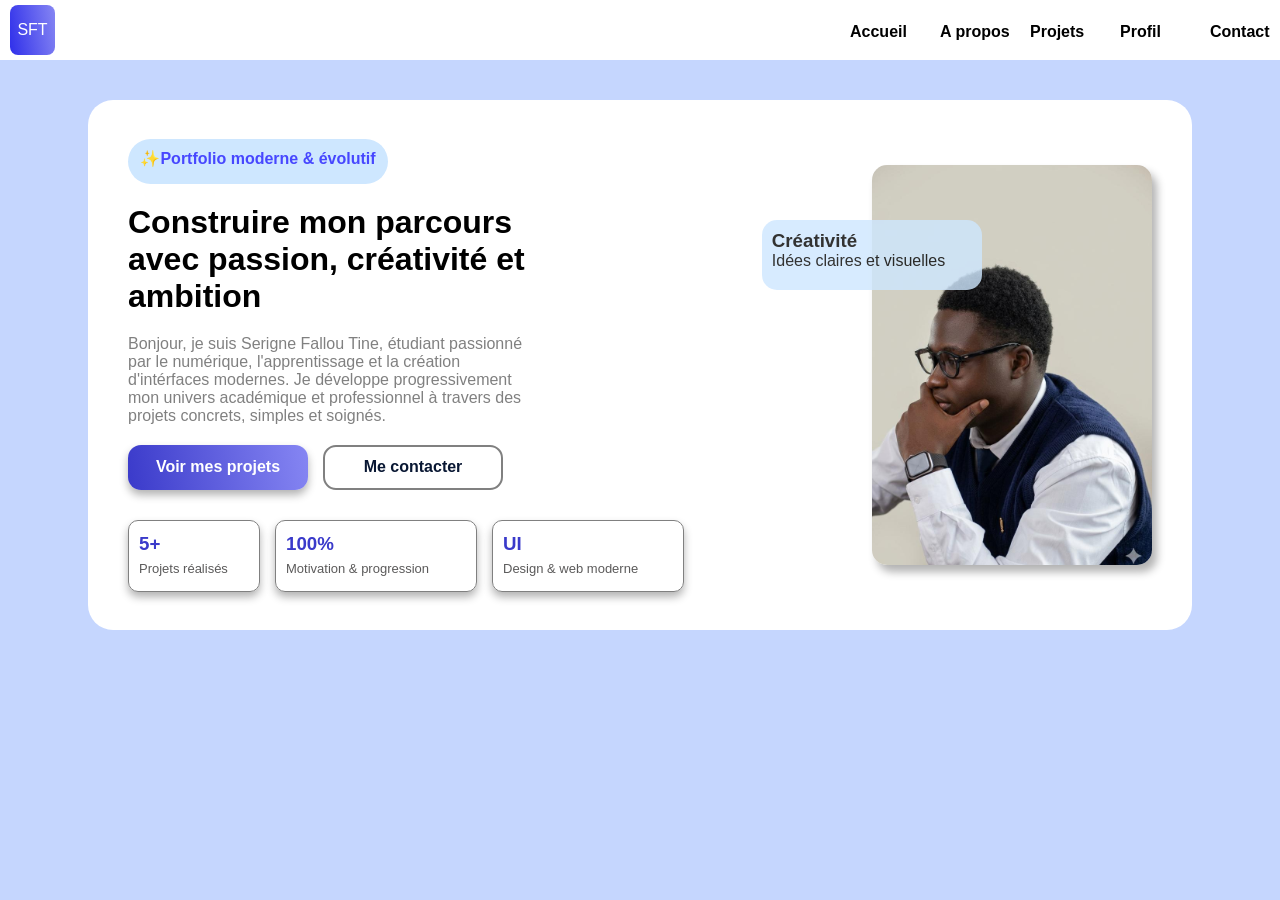
==== index.html @ c73fcda8 "version 2" ====
<!doctype html>
<html lang="fr">
  <head>
    <meta charset="UTF-8" />
    <meta name="viewport" content="width=device-width, initial-scale=1.0" />
    <title>S.Fallou Tine</title>
    <link rel="stylesheet" href="./porfolio.css" />
  </head>
  <body>
    <div class="barrenav">
      <div class="logo">SFT</div>

      <ul class="nav">
        <li><a href="./index.html">Accueil</a></li>
        <li><a href="./apropos.html">A propos</a></li>
        <li><a href="./projets.html">Projets</a></li>
        <li><a href="./profil.html">Profil</a></li>
        <li><a href="./contact.html">Contact</a></li>
      </ul>
    </div>
    <div class="container">
      <div class="accueil">
        <div class="desc">
          <p>✨Portfolio moderne & évolutif</p>
        </div>
        <div class="cons">
          <h1>Construire mon parcours avec passion, créativité et ambition</h1>
          <p>
            Bonjour, je suis Serigne Fallou Tine, étudiant passionné par le
            numérique, l'apprentissage et la création d'intérfaces modernes. Je
            développe progressivement mon univers académique et professionnel à
            travers des projets concrets, simples et soignés.
          </p>
        </div>
          <div class="btn">
            <button class="vmp">
              <a href="./projets.html">Voir mes projets</a>
            </button>
            <button class="Mc">
              <a href="./contact.html">Me contacter</a>
            </button>
          </div>
        <div class="stat">
          <div class="prea">
            <h3>5+</h3>
            <p>Projets réalisés</p>
          </div>
          <div class="motiv">
            <h3>100%</h3>
            <p>Motivation & progression</p>
          </div>
          <div class="ui">
            <h3>UI</h3>
            <p>Design & web moderne</p>
          </div>
        </div>
      </div>
      <div class="maphoto">
      <div class="desphoto"><h3>Créativité</h3>
       <p>Idées claires et visuelles </p></div> 
      </div>
    </div>
  </body>
</html>

<!-- Version 2.0 -->
---- porfolio.css ----
* {
  padding: 0;
  margin: 0;
  font-family: Arial, Helvetica, sans-serif;
}

body {
  background-color: rgb(197, 214, 254);
}
.barrenav {
  width: 100%;
  height: 60px;

  left: 0;
  right: 0;
  display: flex;
  justify-content: space-between;
  align-items: center;
  background-color: white;
  top: 0;
  position: fixed;
}
.logo {
  width: 45px;
  height: 50px;

  display: flex;
  align-items: center;
  justify-content: center;
  background: linear-gradient(80deg, rgb(47, 47, 234), rgb(134, 134, 243));
  margin: 0 0 0 10px;
  border-radius: 8px;
  color: white;
}
.nav {
  display: flex;
  gap: 20px;
  list-style: none;
}
li {
  width: 70px;
  height: 15px;
}
li a {
  text-decoration: none;
  color: black;
  font-weight: bold;
  font-family: "lato", sans-serif;
}

.container {
  width: 80%;
  height: 450px;
  margin: 30px auto;
  border-radius: 25px;
  background-color: white;
  padding: 40px;
  display: flex;
  align-items: center;
  justify-content: center;
  margin-top: 100px;
}
.desc {
  width: 240px;
  height: 25px;
  text-align: center;
  padding: 10px;
  border-radius: 25px;
  background-color: rgb(206, 231, 255);
}
.desc p {
  color: rgb(71, 71, 255);
  font-weight: 600;
  font-size: medium;
}
.cons {
  width: 55%;
  height: auto;
  margin-top: 20px;
}
.cons h1 {
  font-size: bold;
  font-family: Arial, Helvetica, sans-serif;
}
.cons p {
  color: grey;
  margin-top: 20px;

  font-weight: 200;
  font-family: Arial, Helvetica, sans-serif;
}
.btn {
  display: flex;
  gap: 15px;
}
.vmp {
  width: 180px;
  height: 45px;
  border-radius: 13px;
  margin-top: 20px;
  background: linear-gradient(80deg, rgb(58, 58, 202), rgb(134, 134, 243));
  color: white;
  font-size: medium;
  font-weight: 700;
  border: none;
  box-shadow: 0 5px 8px rgba(0, 0, 0, 0.3);
}

.Mc {
  width: 180px;
  height: 45px;
  border-radius: 13px;
  margin-top: 20px;
  color: rgb(9, 23, 51);
  font-size: medium;
  font-weight: 700;
  border: 2px solid grey;
  background-color: white;
}
.vmp a {
  text-decoration: none;
  color: rgb(255, 255, 255);
}
.Mc a {
  text-decoration: none;
  color: rgb(9, 23, 51);
}

.stat {
  margin-top: 30px;
  display: flex;
  gap: 15px;
}
.prea {
  height: 50px;
  width: 110px;
  border: 0.1px solid grey;
  padding: 10px;
  border-radius: 10px;
  box-shadow: 0 5px 8px rgba(0, 0, 0, 0.3);
  line-height: 25px;
}
.motiv {
  height: 50px;
  width: 180px;
  border: 0.1px solid grey;
  padding: 10px;
  border-radius: 10px;
  line-height: 25px;
  box-shadow: 0 5px 8px rgba(0, 0, 0, 0.3);
}
.ui {
  height: 50px;
  width: 170px;
  border: 0.1px solid grey;
  padding: 10px;
  border-radius: 10px;
  line-height: 25px;
  box-shadow: 0 5px 8px rgba(0, 0, 0, 0.3);
}
.stat h3 {
  color: rgb(58, 58, 202);
}
.stat p {
  color: rgb(91, 90, 90);
  font-size: small;
  font-weight: 520;
}
.maphoto {
  width: 670px;
  height: 400px;
  margin: 30px auto;
  background-image: url(img/Picture.jpeg);
  background-size: cover;
  background-position: center;
  border-radius: 15px;
  box-shadow: 5px 7px 8px rgba(0, 0, 0, 0.3);
}
.desphoto {
  width: 200px;
  height: 50px;
  border-radius: 15px;
  background-color: rgb(206, 231, 255);
  padding: 10px;
  transform: translate(-110px, 55px);
  opacity: 0.8;
}
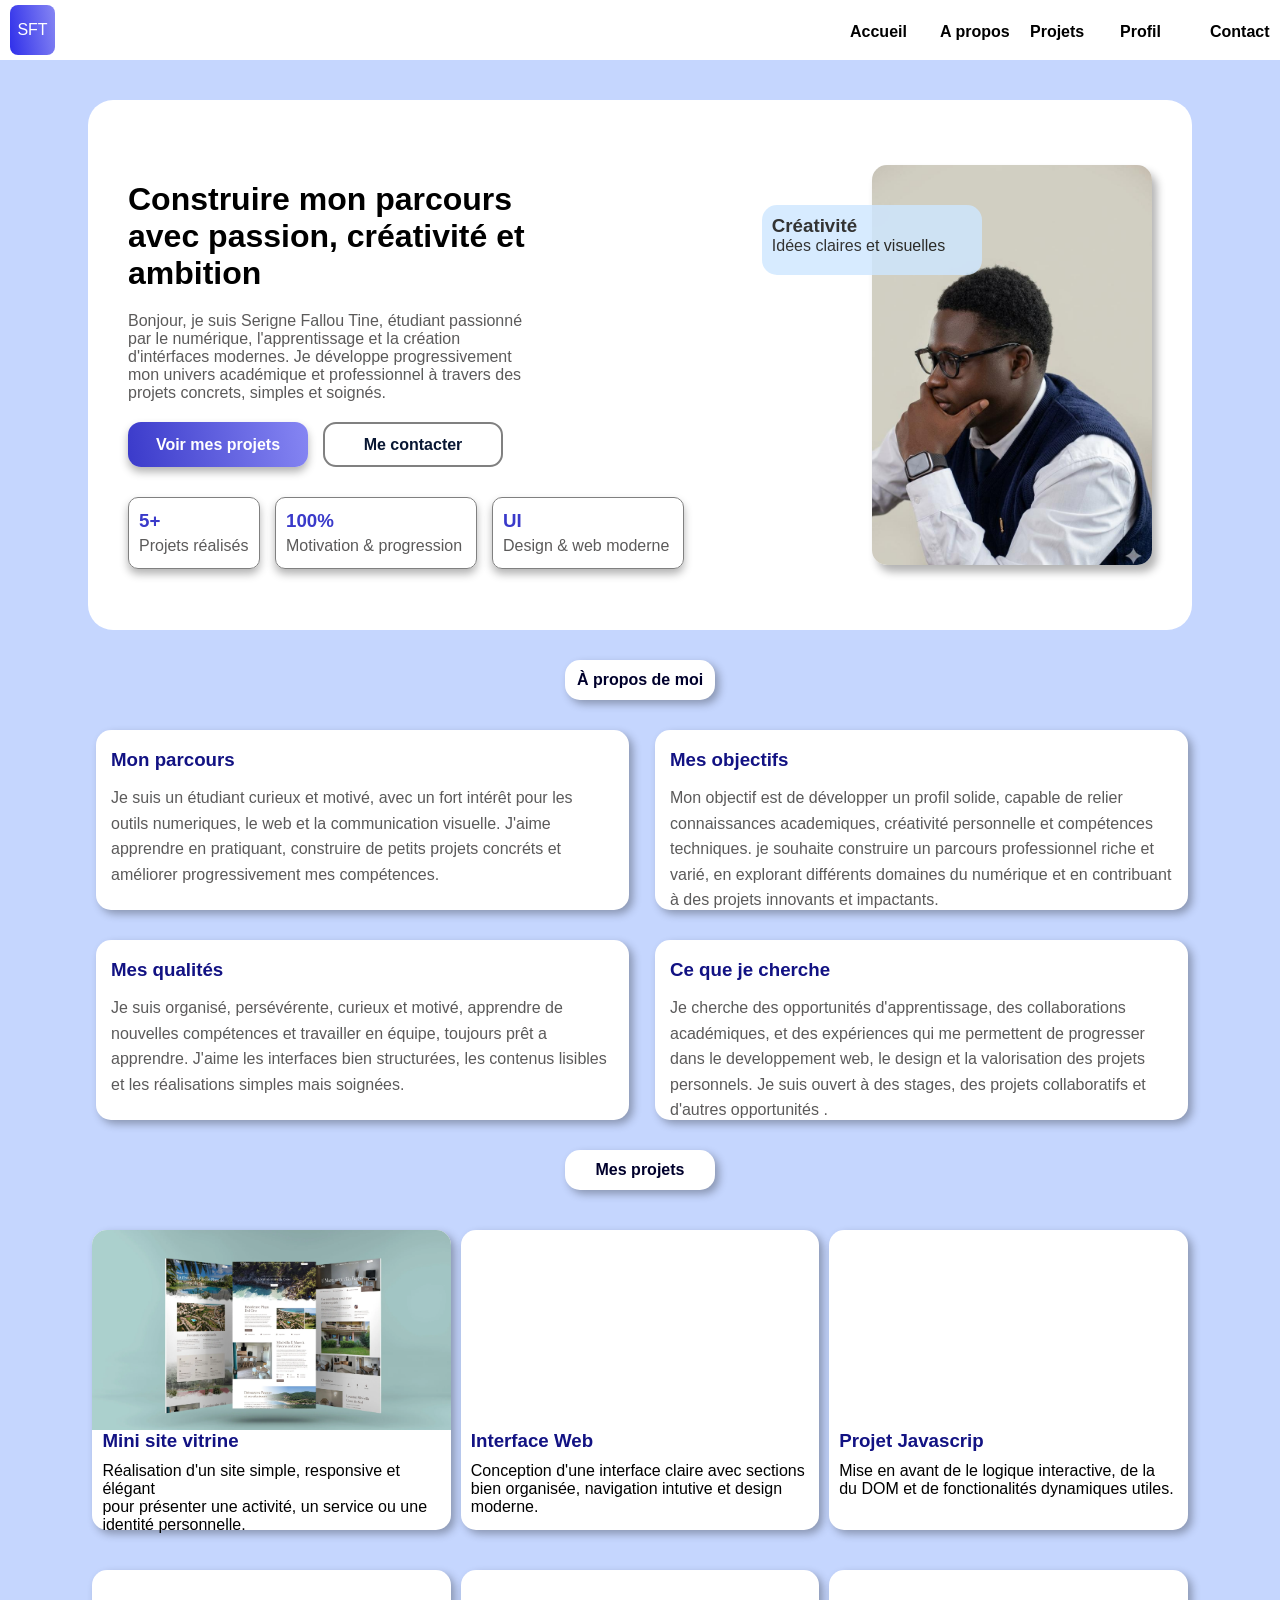
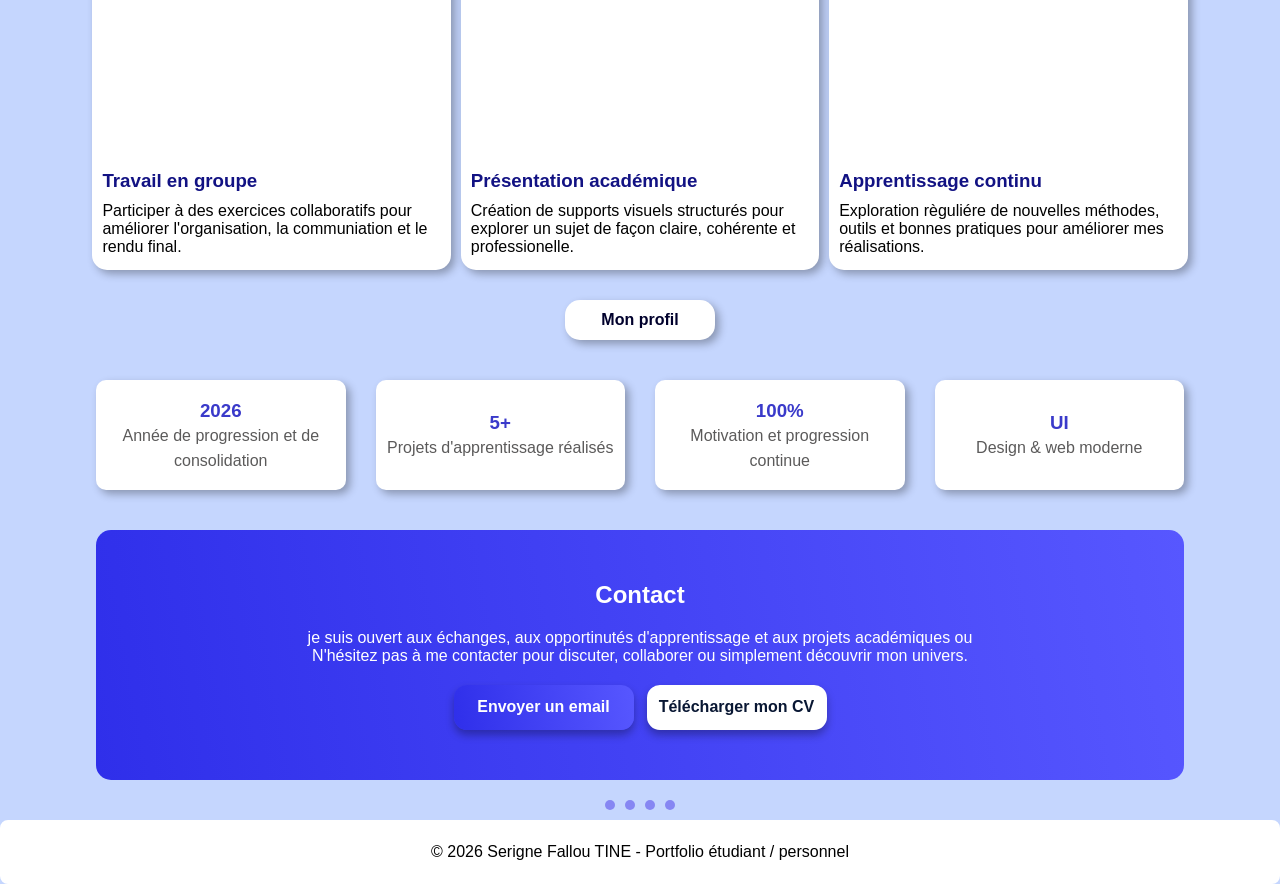
==== commit 6ecea357: "la premiere page au complet" ====
--- a/index.html
+++ b/index.html
@@ -20,9 +20,6 @@
     </div>
     <div class="container">
       <div class="accueil">
-        <div class="desc">
-          <p>✨Portfolio moderne & évolutif</p>
-        </div>
         <div class="cons">
           <h1>Construire mon parcours avec passion, créativité et ambition</h1>
           <p>
@@ -32,14 +29,14 @@
             travers des projets concrets, simples et soignés.
           </p>
         </div>
-          <div class="btn">
-            <button class="vmp">
-              <a href="./projets.html">Voir mes projets</a>
-            </button>
-            <button class="Mc">
-              <a href="./contact.html">Me contacter</a>
-            </button>
-          </div>
+        <div class="btn">
+          <button class="vmp">
+            <a href="./projets.html">Voir mes projets</a>
+          </button>
+          <button class="Mc">
+            <a href="./contact.html">Me contacter</a>
+          </button>
+        </div>
         <div class="stat">
           <div class="prea">
             <h3>5+</h3>
@@ -56,11 +53,149 @@
         </div>
       </div>
       <div class="maphoto">
-      <div class="desphoto"><h3>Créativité</h3>
-       <p>Idées claires et visuelles </p></div> 
-      </div>
+        <div class="desphoto">
+          <h3>Créativité</h3>
+          <p>Idées claires et visuelles</p>
+        </div>
+      </div>
+    </div>
+    <div class="separateur"><p>À propos de moi</p></div>
+    <div class="apm">
+      <div class="apmbloc">
+        <h3>Mon parcours</h3>
+        <p>
+          Je suis un étudiant curieux et motivé, avec un fort intérêt pour les
+          outils numeriques, le web et la communication visuelle. J'aime
+          apprendre en pratiquant, construire de petits projets concréts et
+          améliorer progressivement mes compétences.
+        </p>
+      </div>
+      <div class="apmbloc">
+        <h3>Mes objectifs</h3>
+        <p>
+          Mon objectif est de développer un profil solide, capable de relier
+          connaissances academiques, créativité personnelle et compétences
+          techniques. je souhaite construire un parcours professionnel riche et
+          varié, en explorant différents domaines du numérique et en contribuant
+          à des projets innovants et impactants.
+        </p>
+      </div>
+      <div class="apmbloc">
+        <h3>Mes qualités</h3>
+        <p>
+          Je suis organisé, persévérente, curieux et motivé, apprendre de
+          nouvelles compétences et travailler en équipe, toujours prêt a
+          apprendre. J'aime les interfaces bien structurées, les contenus
+          lisibles et les réalisations simples mais soignées.
+        </p>
+      </div>
+      <div class="apmbloc">
+        <h3>Ce que je cherche</h3>
+        <p>
+          Je cherche des opportunités d'apprentissage, des collaborations
+          académiques, et des expériences qui me permettent de progresser dans
+          le developpement web, le design et la valorisation des projets
+          personnels. Je suis ouvert à des stages, des projets collaboratifs et
+          d'autres opportunités .
+        </p>
+      </div>
+    </div>
+    <div class="separateur"><p>Mes projets</p></div>
+   <div class="trec1">
+        <div class="AK3">
+            <div class="AK31"></div>
+            <h3 class="DHDJ">Mini site vitrine</h3>
+            <p class="SHEHE">Réalisation d'un site simple, responsive et élégant <br>
+                pour présenter une activité, un service ou une <br>
+                identité personnelle.
+            </p>
+        </div>
+        <div class="AK3">
+            <div class="AK32"></div>
+            <h3 class="DHDJ">Interface Web</h3>
+            <p class="SHEHE">Conception d'une interface claire avec sections <br>
+                bien organisée, navigation intutive et design moderne.
+            </p>
+        </div>
+        <div class="AK3">
+            <div class="AK33"></div>
+            <h3 class="DHDJ">Projet Javascrip</h3>
+            <p class="SHEHE">Mise en avant de le logique interactive, de la <br>
+                du DOM et de fonctionalités dynamiques
+                utiles.
+            </p>
+        </div>
+    </div>
+
+    <div class="trec1">
+        <div class="AK3">
+            <div class="AK34"></div>
+            <h3 class="DHDJ">Travail en groupe</h3>
+            <p class="SHEHE">Participer à des exercices collaboratifs pour <br>
+                améliorer l'organisation, la communiation et le rendu 
+                final.
+            </p>
+        </div>
+        <div class="AK3">
+            <div class="AK35"></div>
+            <h3 class="DHDJ">Présentation académique</h3>
+            <p class="SHEHE">Création de supports visuels structurés pour <br>
+                explorer un sujet de façon claire, cohérente et professionelle.
+            </p>
+        </div>
+        <div class="AK3">
+            <div class="AK36"></div>
+            <h3 class="DHDJ">Apprentissage continu</h3>
+            <p class="SHEHE">Exploration règuliére de nouvelles méthodes,  <br>
+                outils et bonnes pratiques pour améliorer mes réalisations.
+            </p>
+        </div>
+    </div>
+    <div class="separateur" style="margin-top: 30PX;"><p>Mon profil</p></div>
+    <div class="rectangle4">
+      <div class="rt4">
+        <h3>2026</h3>
+        <p>Année de progression et de consolidation</p>
+      </div>
+      <div class="rt4">
+        <h3>5+</h3>
+        <p>Projets d'apprentissage réalisés</p>
+      </div>
+      <div class="rt4">
+        <h3>100%</h3>
+        <p>Motivation et progression continue</p>
+      </div>
+      <div class="rt4">
+        <h3>UI</h3>
+        <p>Design & web moderne</p>
+      </div>
+    </div>
+
+    <div class="rectangleavdern">
+      <h2>Contact</h2>
+      <p>
+        je suis ouvert aux échanges, aux opportinutés d'apprentissage et aux
+        projets académiques ou <br />
+        N'hésitez pas à me contacter pour discuter, collaborer ou simplement
+        découvrir mon univers.
+      </p>
+      <div class="btncontact">
+        <button class="email">
+          <a href="mailto:srgfallou.tine@gmail.com">Envoyer un email</a>
+        </button>
+        <button class="cv">
+          <a href="cv.pdf" download>Télécharger mon CV</a>
+        </button>
+      </div>
+    </div>
+    <div class="rondpetit">
+      <div class="boule"></div>
+      <div class="boule"></div>
+      <div class="boule"></div>
+      <div class="boule"></div>
+    </div>
+    <div class="rectangledern">
+      © 2026 Serigne Fallou TINE - Portfolio étudiant / personnel
     </div>
   </body>
 </html>
-
-<!-- Version 2.0 -->
--- a/porfolio.css
+++ b/porfolio.css
@@ -60,19 +60,7 @@
   justify-content: center;
   margin-top: 100px;
 }
-.desc {
-  width: 240px;
-  height: 25px;
-  text-align: center;
-  padding: 10px;
-  border-radius: 25px;
-  background-color: rgb(206, 231, 255);
-}
-.desc p {
-  color: rgb(71, 71, 255);
-  font-weight: 600;
-  font-size: medium;
-}
+
 .cons {
   width: 55%;
   height: auto;
@@ -83,11 +71,11 @@
   font-family: Arial, Helvetica, sans-serif;
 }
 .cons p {
-  color: grey;
+color: rgb(91, 90, 90);
+  font-size: bold;
   margin-top: 20px;
-
-  font-weight: 200;
-  font-family: Arial, Helvetica, sans-serif;
+  font-weight: 520;
+
 }
 .btn {
   display: flex;
@@ -163,7 +151,7 @@
 }
 .stat p {
   color: rgb(91, 90, 90);
-  font-size: small;
+  font-size: medium;
   font-weight: 520;
 }
 .maphoto {
@@ -173,6 +161,7 @@
   background-image: url(img/Picture.jpeg);
   background-size: cover;
   background-position: center;
+  background-repeat: no-repeat;
   border-radius: 15px;
   box-shadow: 5px 7px 8px rgba(0, 0, 0, 0.3);
 }
@@ -182,7 +171,233 @@
   border-radius: 15px;
   background-color: rgb(206, 231, 255);
   padding: 10px;
-  transform: translate(-110px, 55px);
+  transform: translate(-110px, 40px);
   opacity: 0.8;
 }
-
+.separateur {
+  width: 150px;
+  height: 40px;
+  border-radius: 15px;
+  background-color: rgb(255, 255, 255);
+
+  margin: auto;
+  box-shadow: 4px 4px 8px rgba(0, 0, 0, 0.3);
+}
+.separateur p {
+  color: rgb(0, 0, 44);
+  font-weight: bolder;
+  justify-content: center;
+  display: flex;
+  align-items: center;
+  height: 100%;
+}
+.apm {
+  width: 85%;
+  height: auto;
+
+  margin: 30px auto;
+  display: grid;
+  grid-template-columns: repeat(2, 1fr);
+  gap: 30px;
+}
+.apmbloc {
+  width: 95%;
+  height: 150px;
+  border-radius: 15px;
+  background-color: white;
+  padding: 15px;
+  line-height: 1.6;
+  box-shadow: 4px 4px 8px rgba(0, 0, 0, 0.3);
+}
+.apmbloc h3 {
+  color: rgb(18, 18, 131);
+  font-weight: 600;
+  margin-bottom: 10px;
+}
+.apmbloc p {
+  color: rgb(91, 90, 90);
+  font-size: medium;
+  font-weight: 520;
+}
+.trec1{ 
+    display:flex;
+    justify-content: center;
+    gap: 10px ;
+}
+
+.AK3{
+    width: 28%;
+    height: 300px;
+    background-color: #ffffff;
+    box-shadow: 4px 4px 8px  rgba(0, 0, 0, 0.3);
+    border-radius:  15px;
+    margin-top: 40px;
+    
+}
+
+.AK31{
+    height: 200px;  
+    background-image: url(./img/site\ vitrine.webp);
+    background-position: center-center;
+    background-repeat: no-repeat;
+    background-size: cover;
+     border-radius: 15px 15px 0px 0px;
+}
+
+.DHDJ{
+   
+    color: rgb(18, 18, 131);
+    background-color: white;
+   margin-left: 10px;
+   
+}
+
+.SHEHE{
+  padding: 10px;
+}
+
+.AK32{
+    height: 200px;  
+    background-image: url(https://s3.gomedia.us/wp-content/uploads/2022/09/go-media-user-interface-design-components.jpg);
+    background-size: cover;
+    border-radius: 15px 15px 0px 0px;
+}
+
+.AK33{
+    height: 200px;  
+    background-image: url(https://file-uploads.teachablecdn.com/eeb7e6ec3b4e43c68ee95a3514d798e1/bbb477bf1af8401494856b381ed0325f);
+    background-size: cover;
+    border-radius: 15px 15px 0px 0px;
+}
+
+.AK34{
+    height: 200px;  
+    background-image: url(https://blog.kel-etude.com/storage/images/post_images/1726515511_students-studying-together-medium-shot_23-2148913227.jpg);
+    background-size: cover;
+    border-radius: 15px 15px 0px 0px;
+}
+
+.AK35{
+    height: 200px;  
+    background-image: url(https://img.freepik.com/photos-premium/jeune-enseignant-confiant-debout-devant-tableau-blanc-devant-apprenants-du-primaire_274679-39435.jpg?semt=ais_hybrid&w=740&q=80);
+    background-size: cover;
+    border-radius: 15px 15px 0px 0px;
+}
+
+.AK36{
+    height: 200px;  
+    background-image: url(https://www.studycdn.space/sites/default/files/styles/hero_article_big/public/2024-01/formations-informatique.png.webp?itok=X4ZN5G77);
+    background-size: cover;
+    border-radius: 15px 15px 0px 0px;
+}
+
+ .rectangle4 {
+        display: flex;
+       width: 85%;
+        height: 150px;
+      
+        margin: 20px auto;
+        border-radius: 18px;
+        gap: 30px;
+
+      }
+      .rt4 {
+        margin-top: 20px;
+        
+         width: 25%;
+        height: 90px;
+        border-radius: 10px;
+       background-color: white;
+        padding: 10px;
+        line-height: 25px;
+        box-shadow: 4px 4px 8px rgba(0, 0, 0, 0.3);
+      
+      align-items: center;
+       justify-content: center;
+       display: flex;
+       flex-direction: column;
+      
+       text-align: center;
+      }
+.rt4 h3 {
+  color: rgb(58, 58, 202);  
+}
+.rt4 p {
+  color: rgb(91, 90, 90);
+  font-size: medium;
+  font-weight: 520;}  
+
+ .rectangleavdern{
+          width: 85%;
+        height: 250px;
+        background: linear-gradient(80deg, rgb(47, 47, 234), rgb(87, 87, 255));
+        margin: 20px auto;
+        border-radius: 15px;
+          display: flex;
+          align-items: center;
+          justify-content: center;
+          flex-direction: column;
+          gap: 20px;
+          text-align: center;
+          color: white
+          ;
+          font-size: medium;
+          font-weight: 520;
+      }
+      .btncontact{
+        display: flex;
+        gap: 13px;
+      }
+      .email{
+        width: 180px;
+        height: 45px;
+        border-radius: 13px;
+        background:  linear-gradient(80deg, rgb(47, 47, 234), rgb(87, 87, 255));
+        color: white;
+        font-size: medium;
+        font-weight: 700;
+        border: none;
+        box-shadow: 0 5px 8px rgba(0, 0, 0, 0.3);
+      }
+      .email a{
+        text-decoration: none;
+        color: rgb(255, 255, 255);
+      }
+
+      .cv{
+        width: 180px;
+        height: 45px;
+        border-radius: 13px;
+        background-color:white;
+        color: rgb(9, 23, 51);
+        font-size: medium;
+        font-weight: 700;
+        border: 2px solid white;
+        box-shadow: 0 5px 8px rgba(0, 0, 0, 0.3);
+      }
+      .cv a{
+        text-decoration: none;
+        color: rgb(9, 23, 51);
+      }
+      .rectangledern{
+        border: 2px solid white;
+        height: 60px;
+        border-radius: 8px;
+        background-color: white;
+        display: flex;
+        flex-direction: row;
+        align-items: center;
+        justify-content: center;
+      }
+      .rondpetit{
+      justify-content: center;
+      display: flex;
+      gap: 10px;
+      margin: 10px auto;
+      }
+      .boule{ 
+        background-color:   rgb(134, 134, 243);
+        height: 10px;
+        width: 10px;
+        border-radius: 50%;}
+        
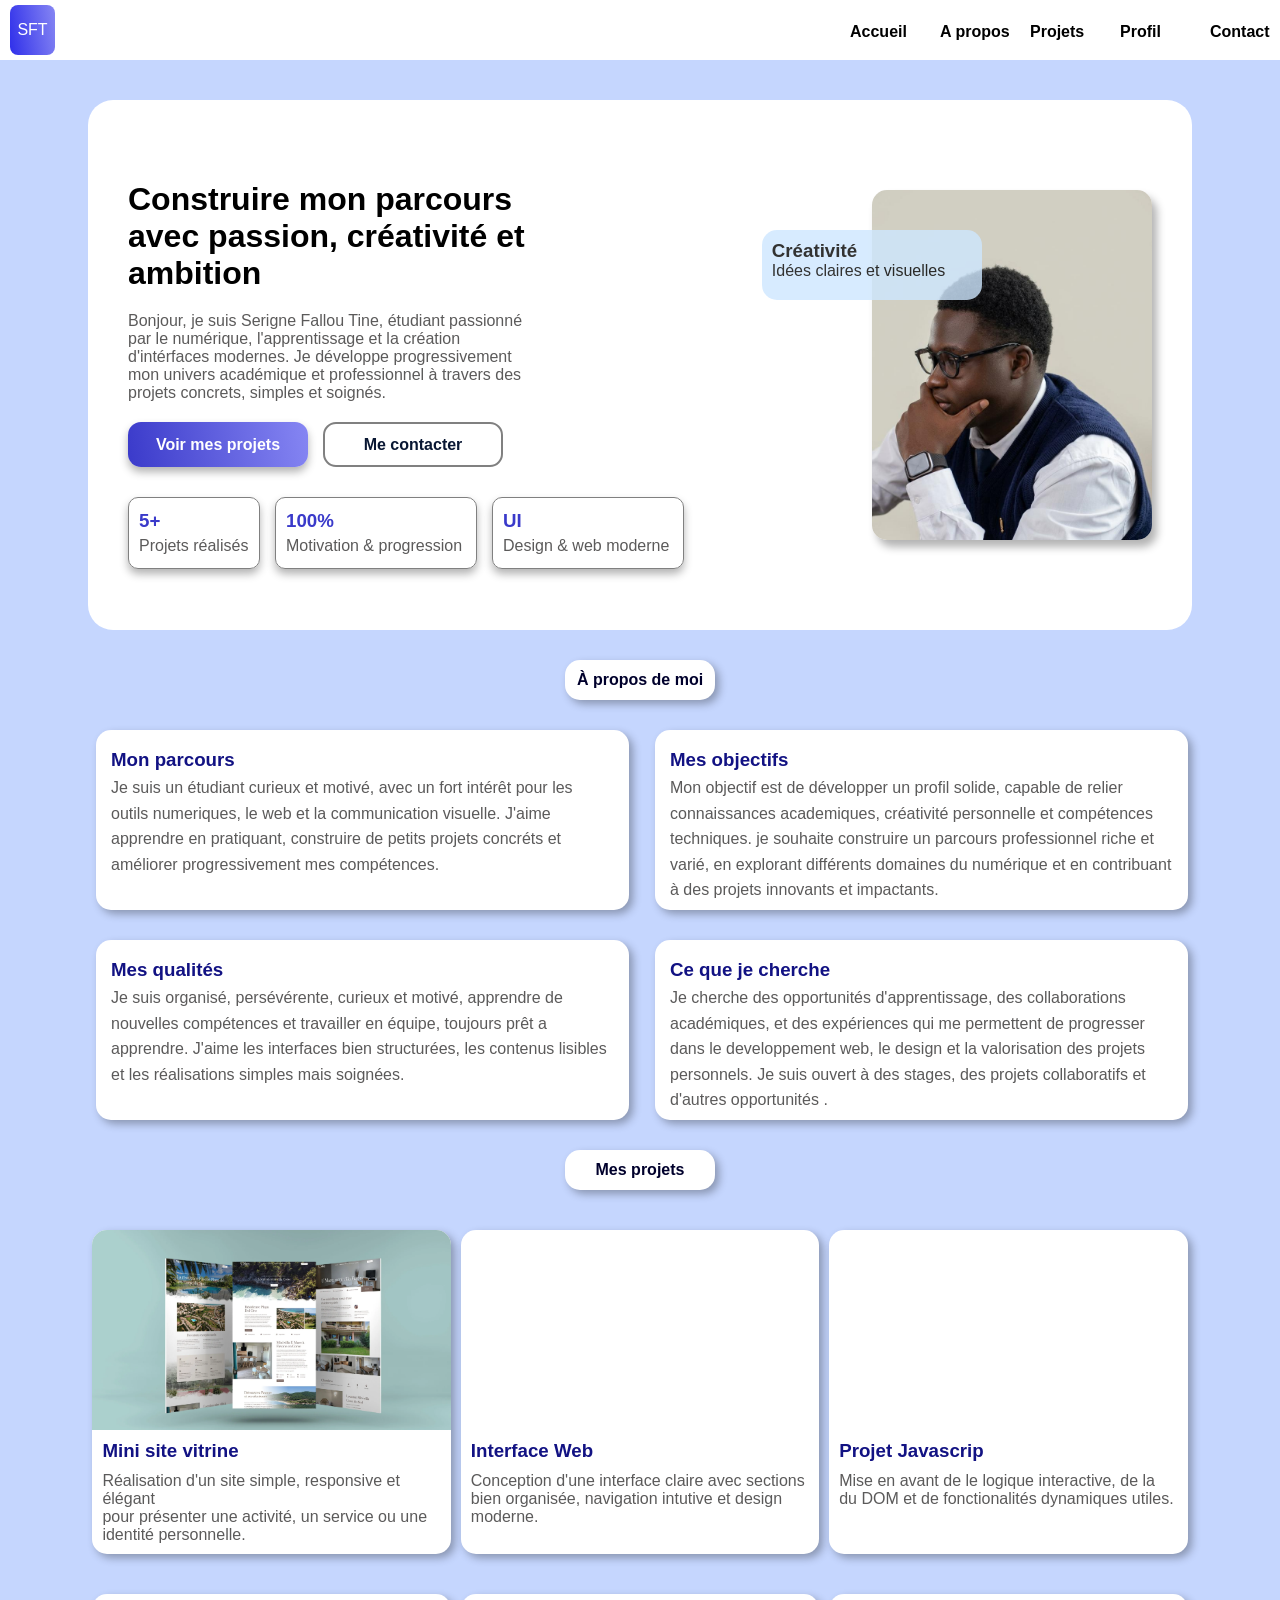
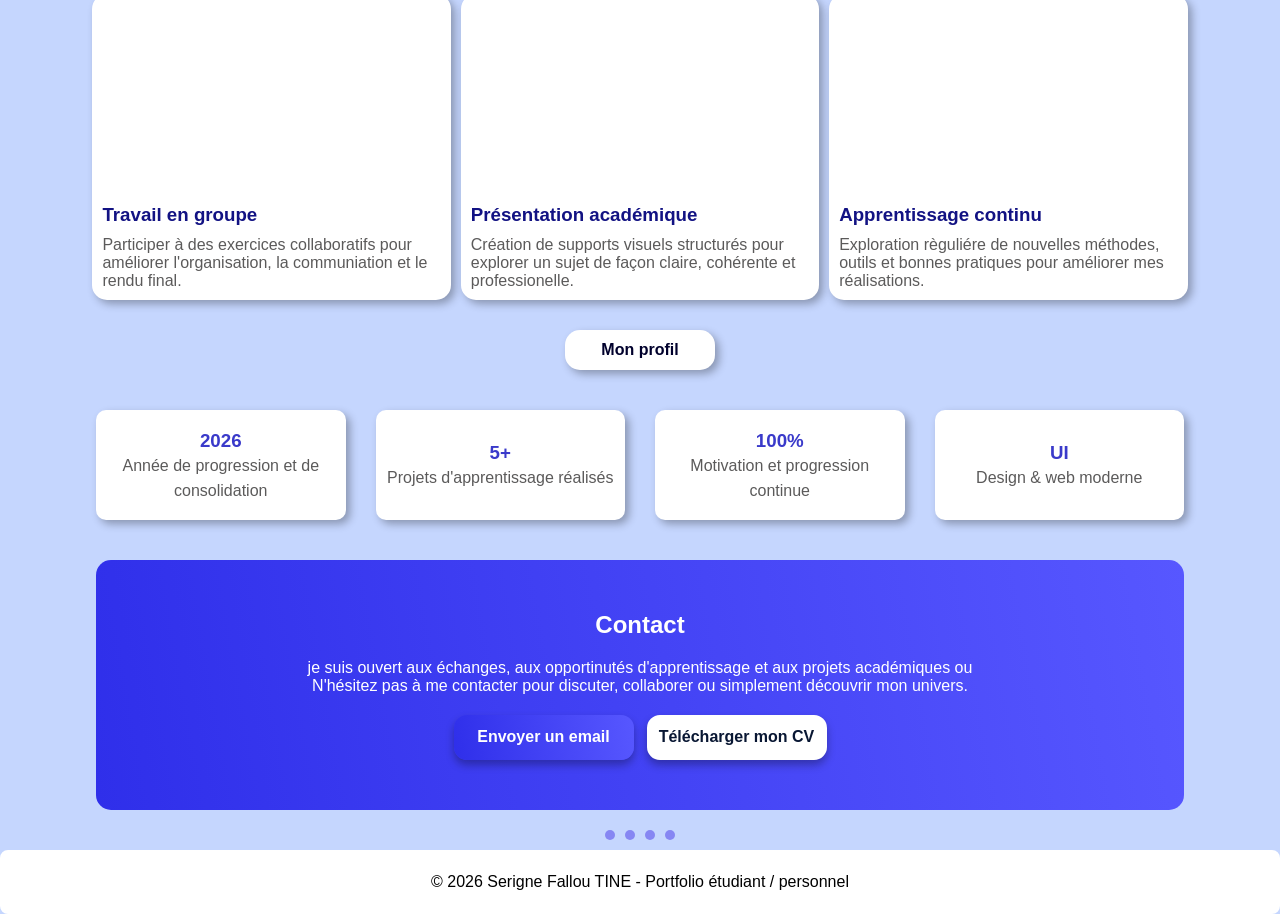
==== commit 61f12bf0: ".." ====
--- a/index.html
+++ b/index.html
@@ -8,7 +8,7 @@
   </head>
   <body>
     <div class="barrenav">
-      <div class="logo">SFT</div>
+      <a href="./index.html"><div class="logo">SFT</div></a>
 
       <ul class="nav">
         <li><a href="./index.html">Accueil</a></li>
@@ -184,7 +184,7 @@
           <a href="mailto:srgfallou.tine@gmail.com">Envoyer un email</a>
         </button>
         <button class="cv">
-          <a href="cv.pdf" download>Télécharger mon CV</a>
+          <a href="./SFT CV.pdf" download>Télécharger mon CV</a>
         </button>
       </div>
     </div>
--- a/porfolio.css
+++ b/porfolio.css
@@ -2,8 +2,11 @@
   padding: 0;
   margin: 0;
   font-family: Arial, Helvetica, sans-serif;
-}
-
+
+}
+html{
+  scroll-behavior: smooth;
+}
 body {
   background-color: rgb(197, 214, 254);
 }
@@ -19,6 +22,10 @@
   background-color: white;
   top: 0;
   position: fixed;
+  z-index: 1000;
+}
+.barrenav a {
+  text-decoration: none;
 }
 .logo {
   width: 45px;
@@ -40,6 +47,7 @@
 li {
   width: 70px;
   height: 15px;
+ 
 }
 li a {
   text-decoration: none;
@@ -71,11 +79,10 @@
   font-family: Arial, Helvetica, sans-serif;
 }
 .cons p {
-color: rgb(91, 90, 90);
+  color: rgb(91, 90, 90);
   font-size: bold;
   margin-top: 20px;
   font-weight: 520;
-
 }
 .btn {
   display: flex;
@@ -156,11 +163,11 @@
 }
 .maphoto {
   width: 670px;
-  height: 400px;
+  height: 350px;
   margin: 30px auto;
   background-image: url(img/Picture.jpeg);
   background-size: cover;
-  background-position: center;
+  background-position: center; 
   background-repeat: no-repeat;
   border-radius: 15px;
   box-shadow: 5px 7px 8px rgba(0, 0, 0, 0.3);
@@ -212,192 +219,373 @@
 .apmbloc h3 {
   color: rgb(18, 18, 131);
   font-weight: 600;
-  margin-bottom: 10px;
+  
 }
 .apmbloc p {
   color: rgb(91, 90, 90);
   font-size: medium;
   font-weight: 520;
-}
-.trec1{ 
-    display:flex;
-    justify-content: center;
-    gap: 10px ;
-}
-
-.AK3{
-    width: 28%;
-    height: 300px;
-    background-color: #ffffff;
-    box-shadow: 4px 4px 8px  rgba(0, 0, 0, 0.3);
-    border-radius:  15px;
-    margin-top: 40px;
-    
-}
-
-.AK31{
-    height: 200px;  
-    background-image: url(./img/site\ vitrine.webp);
-    background-position: center-center;
-    background-repeat: no-repeat;
-    background-size: cover;
-     border-radius: 15px 15px 0px 0px;
-}
-
-.DHDJ{
-   
-    color: rgb(18, 18, 131);
-    background-color: white;
-   margin-left: 10px;
-   
-}
-
-.SHEHE{
+ 
+}
+.trec1 {
+  display: flex;
+  justify-content: center;
+  gap: 10px;
+}
+
+.AK3 {
+  width: 28%;
+  height: auto;
+  background-color: #ffffff;
+  box-shadow: 4px 4px 8px rgba(0, 0, 0, 0.3);
+  border-radius: 15px;
+  margin-top: 40px;
+}
+
+.AK31 {
+  height: 200px;
+  background-image: url(./img/site\ vitrine.webp);
+  background-position: center-center;
+  background-repeat: no-repeat;
+  background-size: cover;
+  border-radius: 15px 15px 0px 0px;
+}
+
+.DHDJ {
+  color: rgb(18, 18, 131);
+  background-color: white;
+  margin-left: 10px;
+  margin-top: 10px;
+}
+
+.SHEHE {
+  padding: 10px 0px 10px 10px;
+  color: rgb(91, 90, 90);
+}
+
+.AK32 {
+  height: 200px;
+  background-image: url(https://s3.gomedia.us/wp-content/uploads/2022/09/go-media-user-interface-design-components.jpg);
+  background-size: cover;
+  border-radius: 15px 15px 0px 0px;
+}
+
+.AK33 {
+  height: 200px;
+  background-image: url(https://file-uploads.teachablecdn.com/eeb7e6ec3b4e43c68ee95a3514d798e1/bbb477bf1af8401494856b381ed0325f);
+  background-size: cover;
+  border-radius: 15px 15px 0px 0px;
+}
+
+.AK34 {
+  height: 200px;
+  background-image: url(https://blog.kel-etude.com/storage/images/post_images/1726515511_students-studying-together-medium-shot_23-2148913227.jpg);
+  background-size: cover;
+  border-radius: 15px 15px 0px 0px;
+}
+
+.AK35 {
+  height: 200px;
+  background-image: url(https://img.freepik.com/photos-premium/jeune-enseignant-confiant-debout-devant-tableau-blanc-devant-apprenants-du-primaire_274679-39435.jpg?semt=ais_hybrid&w=740&q=80);
+  background-size: cover;
+  border-radius: 15px 15px 0px 0px;
+}
+
+.AK36 {
+  height: 200px;
+  background-image: url(https://www.studycdn.space/sites/default/files/styles/hero_article_big/public/2024-01/formations-informatique.png.webp?itok=X4ZN5G77);
+  background-size: cover;
+  border-radius: 15px 15px 0px 0px;
+}
+
+.rectangle4 {
+  display: flex;
+  width: 85%;
+  height: 150px;
+
+  margin: 20px auto;
+  border-radius: 18px;
+  gap: 30px;
+}
+.rt4 {
+  margin-top: 20px;
+
+  width: 25%;
+  height: 90px;
+  border-radius: 10px;
+  background-color: white;
   padding: 10px;
-}
-
-.AK32{
-    height: 200px;  
-    background-image: url(https://s3.gomedia.us/wp-content/uploads/2022/09/go-media-user-interface-design-components.jpg);
-    background-size: cover;
-    border-radius: 15px 15px 0px 0px;
-}
-
-.AK33{
-    height: 200px;  
-    background-image: url(https://file-uploads.teachablecdn.com/eeb7e6ec3b4e43c68ee95a3514d798e1/bbb477bf1af8401494856b381ed0325f);
-    background-size: cover;
-    border-radius: 15px 15px 0px 0px;
-}
-
-.AK34{
-    height: 200px;  
-    background-image: url(https://blog.kel-etude.com/storage/images/post_images/1726515511_students-studying-together-medium-shot_23-2148913227.jpg);
-    background-size: cover;
-    border-radius: 15px 15px 0px 0px;
-}
-
-.AK35{
-    height: 200px;  
-    background-image: url(https://img.freepik.com/photos-premium/jeune-enseignant-confiant-debout-devant-tableau-blanc-devant-apprenants-du-primaire_274679-39435.jpg?semt=ais_hybrid&w=740&q=80);
-    background-size: cover;
-    border-radius: 15px 15px 0px 0px;
-}
-
-.AK36{
-    height: 200px;  
-    background-image: url(https://www.studycdn.space/sites/default/files/styles/hero_article_big/public/2024-01/formations-informatique.png.webp?itok=X4ZN5G77);
-    background-size: cover;
-    border-radius: 15px 15px 0px 0px;
-}
-
- .rectangle4 {
-        display: flex;
-       width: 85%;
-        height: 150px;
-      
-        margin: 20px auto;
-        border-radius: 18px;
-        gap: 30px;
-
-      }
-      .rt4 {
-        margin-top: 20px;
-        
-         width: 25%;
-        height: 90px;
-        border-radius: 10px;
-       background-color: white;
-        padding: 10px;
-        line-height: 25px;
-        box-shadow: 4px 4px 8px rgba(0, 0, 0, 0.3);
-      
-      align-items: center;
-       justify-content: center;
-       display: flex;
-       flex-direction: column;
-      
-       text-align: center;
-      }
+  line-height: 25px;
+  box-shadow: 4px 4px 8px rgba(0, 0, 0, 0.3);
+
+  align-items: center;
+  justify-content: center;
+  display: flex;
+  flex-direction: column;
+
+  text-align: center;
+}
 .rt4 h3 {
-  color: rgb(58, 58, 202);  
+  color: rgb(58, 58, 202);
 }
 .rt4 p {
   color: rgb(91, 90, 90);
   font-size: medium;
-  font-weight: 520;}  
-
- .rectangleavdern{
-          width: 85%;
-        height: 250px;
-        background: linear-gradient(80deg, rgb(47, 47, 234), rgb(87, 87, 255));
-        margin: 20px auto;
-        border-radius: 15px;
-          display: flex;
-          align-items: center;
-          justify-content: center;
-          flex-direction: column;
-          gap: 20px;
-          text-align: center;
-          color: white
-          ;
-          font-size: medium;
-          font-weight: 520;
-      }
-      .btncontact{
-        display: flex;
-        gap: 13px;
-      }
-      .email{
-        width: 180px;
-        height: 45px;
-        border-radius: 13px;
-        background:  linear-gradient(80deg, rgb(47, 47, 234), rgb(87, 87, 255));
-        color: white;
-        font-size: medium;
-        font-weight: 700;
-        border: none;
-        box-shadow: 0 5px 8px rgba(0, 0, 0, 0.3);
-      }
-      .email a{
-        text-decoration: none;
-        color: rgb(255, 255, 255);
-      }
-
-      .cv{
-        width: 180px;
-        height: 45px;
-        border-radius: 13px;
-        background-color:white;
-        color: rgb(9, 23, 51);
-        font-size: medium;
-        font-weight: 700;
-        border: 2px solid white;
-        box-shadow: 0 5px 8px rgba(0, 0, 0, 0.3);
-      }
-      .cv a{
-        text-decoration: none;
-        color: rgb(9, 23, 51);
-      }
-      .rectangledern{
-        border: 2px solid white;
-        height: 60px;
-        border-radius: 8px;
-        background-color: white;
-        display: flex;
-        flex-direction: row;
-        align-items: center;
-        justify-content: center;
-      }
-      .rondpetit{
-      justify-content: center;
-      display: flex;
-      gap: 10px;
-      margin: 10px auto;
-      }
-      .boule{ 
-        background-color:   rgb(134, 134, 243);
-        height: 10px;
-        width: 10px;
-        border-radius: 50%;}
-        +  font-weight: 520;
+}
+
+.rectangleavdern {
+  width: 85%;
+  height: 250px;
+  background: linear-gradient(80deg, rgb(47, 47, 234), rgb(87, 87, 255));
+  margin: 20px auto;
+  border-radius: 15px;
+  display: flex;
+  align-items: center;
+  justify-content: center;
+  flex-direction: column;
+  gap: 20px;
+  text-align: center;
+  color: white;
+  font-size: medium;
+  font-weight: 520;
+}
+.btncontact {
+  display: flex;
+  gap: 13px;
+}
+.email {
+  width: 180px;
+  height: 45px;
+  border-radius: 13px;
+  background: linear-gradient(80deg, rgb(47, 47, 234), rgb(87, 87, 255));
+  color: white;
+  font-size: medium;
+  font-weight: 700;
+  border: none;
+  box-shadow: 0 5px 8px rgba(0, 0, 0, 0.3);
+}
+.email a {
+  text-decoration: none;
+  color: rgb(255, 255, 255);
+}
+
+.cv {
+  width: 180px;
+  height: 45px;
+  border-radius: 13px;
+  background-color: white;
+  color: rgb(9, 23, 51);
+  font-size: medium;
+  font-weight: 700;
+  border: 2px solid white;
+  box-shadow: 0 5px 8px rgba(0, 0, 0, 0.3);
+}
+.cv a {
+  text-decoration: none;
+  color: rgb(9, 23, 51);
+}
+.rectangledern {
+  border: 2px solid white;
+  height: 60px;
+  border-radius: 8px;
+  background-color: white;
+  display: flex;
+  flex-direction: row;
+  align-items: center;
+  justify-content: center;
+}
+.rondpetit {
+  justify-content: center;
+  display: flex;
+  gap: 10px;
+  margin: 10px auto;
+}
+.boule {
+  background-color: rgb(134, 134, 243);
+  height: 10px;
+  width: 10px;
+  border-radius: 50%;
+}
+
+
+/* tablette */
+@media(max-width: 1024px) {
+
+  .container {
+    flex-direction: column;
+    height: auto;
+    text-align: center;
+  }
+
+  .cons {
+    width: 100%;
+  }
+
+  .maphoto {
+    width: 100%;
+    height: 600px;
+  }
+  .desphoto {
+    display: none;
+  }
+
+  .stat {
+    justify-content: center;
+    flex-wrap: wrap;
+  }
+
+  .trec1 {
+    flex-wrap: wrap;
+  }
+
+  .AK3 {
+    width: 45%;
+  }
+
+  .rectangle4 {
+    flex-wrap: wrap;
+    height: auto;
+    margin: auto;
+  }
+
+  .rt4 {
+    width: 45%;
+  }
+  .apmbloc {
+    width: 95%;
+    height: auto;
+  }
+}
+/* mobile */
+@media  (max-width: 390px) {
+
+
+  .barrenav {
+    height: 60px;
+    padding: 0 15px;
+  }
+
+  .nav {
+    width: 80%;
+    gap: 20px;
+  }
+  .nav li {
+    width: 40px;
+    font-weight: 200;
+  }
+
+ 
+  .container {
+    width: 95%;
+    padding: 20px 15px;
+    flex-direction: column;
+    text-align: center;
+    height: auto;
+  }
+  .desphoto {
+    transform: translate(250px, 20px);
+    margin: auto;
+  }
+
+  .cons {
+    width: 100%;
+  }
+
+  .cons h1 {
+    font-size: 20px;
+  }
+
+  .cons p {
+    font-size: 14px;
+  }
+
+  
+  .btn {
+    flex-direction: column;
+    width: 100%;
+  }
+
+  .vmp, .Mc {
+    width: 100%;
+  }
+
+  
+  .stat {
+    flex-direction: column;
+    align-items: center;
+  }
+
+  .prea, .motiv, .ui {
+    width: 100%;
+  }
+
+ 
+  .maphoto {
+    width: 100%;
+    height: 250px;
+  }
+
+  .desphoto {
+    transform: translate(0, 20px);
+    margin: auto;
+  }
+
+
+  .apm {
+    grid-template-columns: 1fr;
+  }
+
+  .apmbloc {
+    height: auto;
+  }
+
+
+  .trec1 {
+    flex-direction: column;
+    align-items: center;
+  }
+
+  .AK3 {
+    width: 95%;
+  }
+
+ 
+  .rectangle4 {
+    flex-direction: column;
+    gap: 15px;
+    margin:10px auto;
+  }
+
+  .rt4 {
+    width: 100%;
+  }
+
+ 
+  .rectangleavdern {
+    padding: 20px;
+    height: auto;
+    margin: auto;
+  }
+
+  .rectangleavdern p {
+    font-size: 14px;
+  }
+
+  .btncontact {
+    flex-direction: column;
+    width: 100%;
+  }
+
+  .email, .cv {
+    width: 100%;
+  }
+ 
+  .rectangledern {
+    width: 100%;
+    font-size: 12px;
+    text-align: center;
+    padding: 10px;
+  }
+}
+
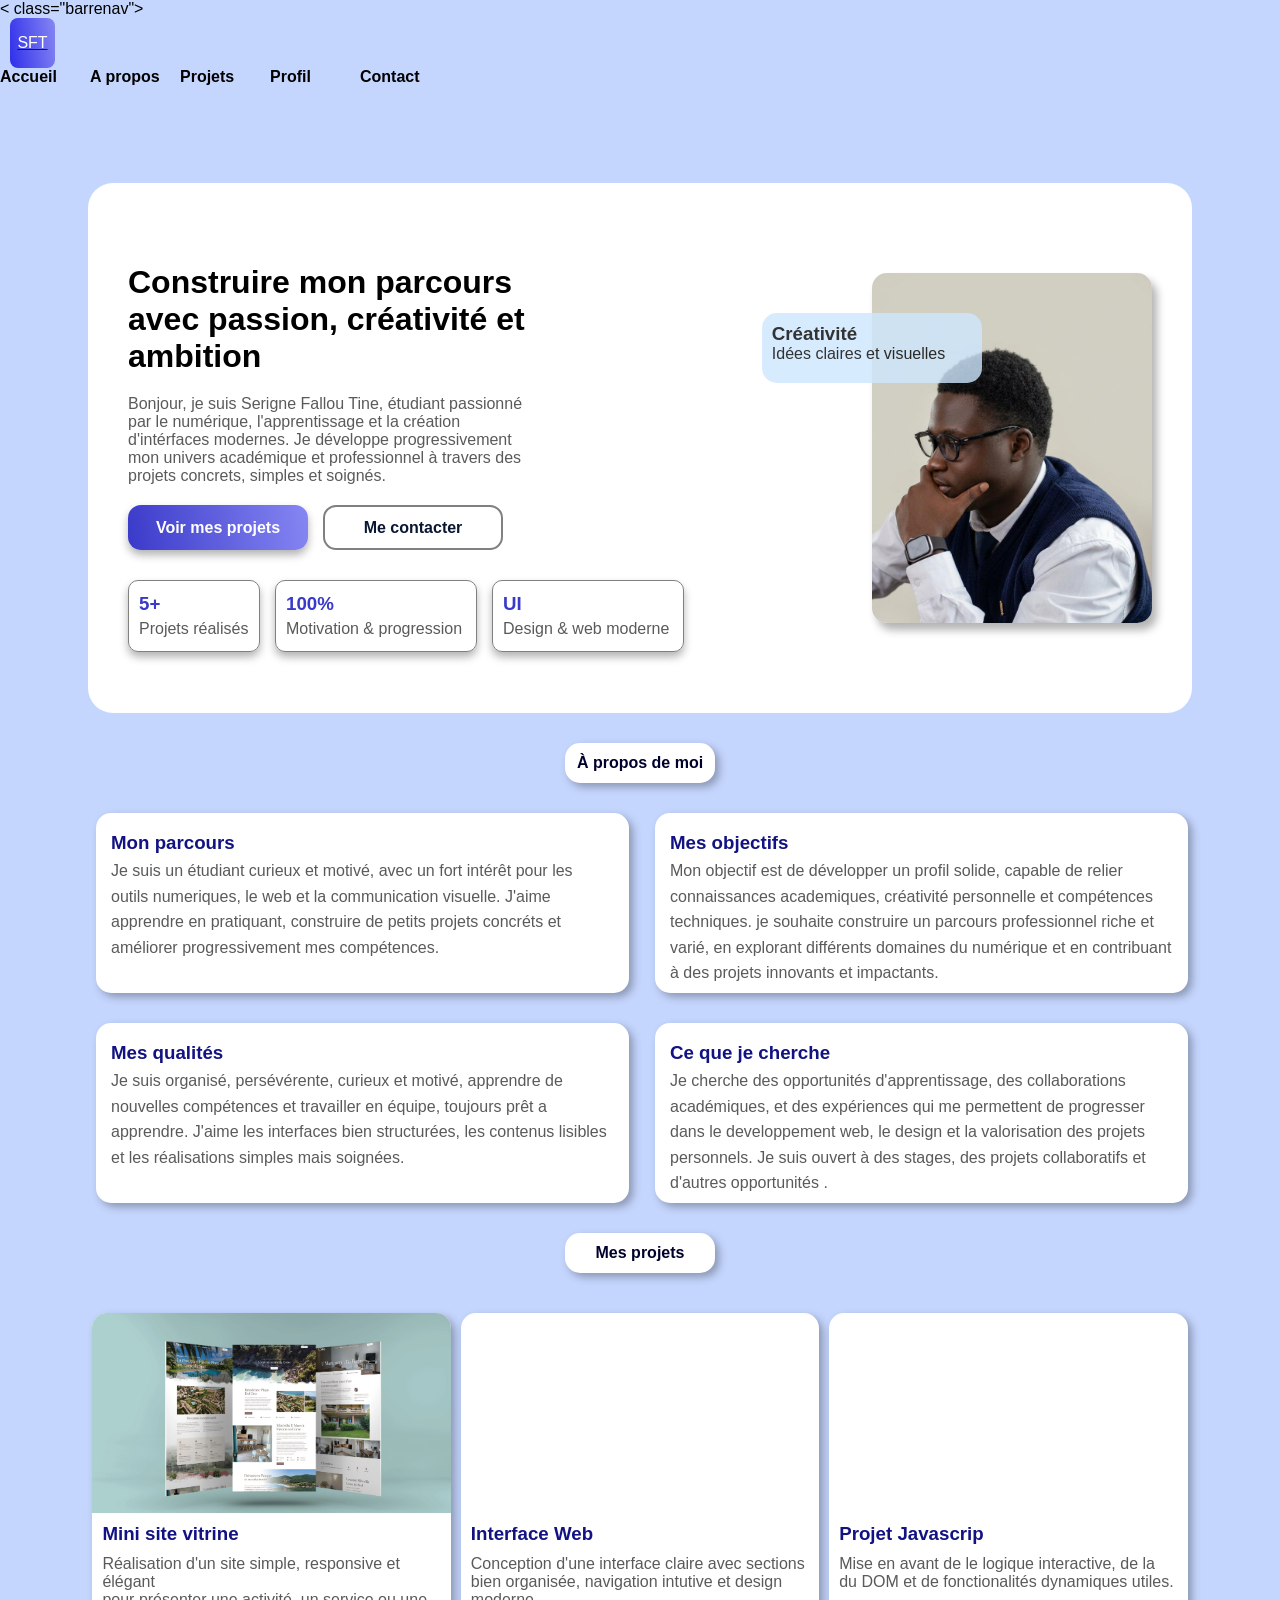
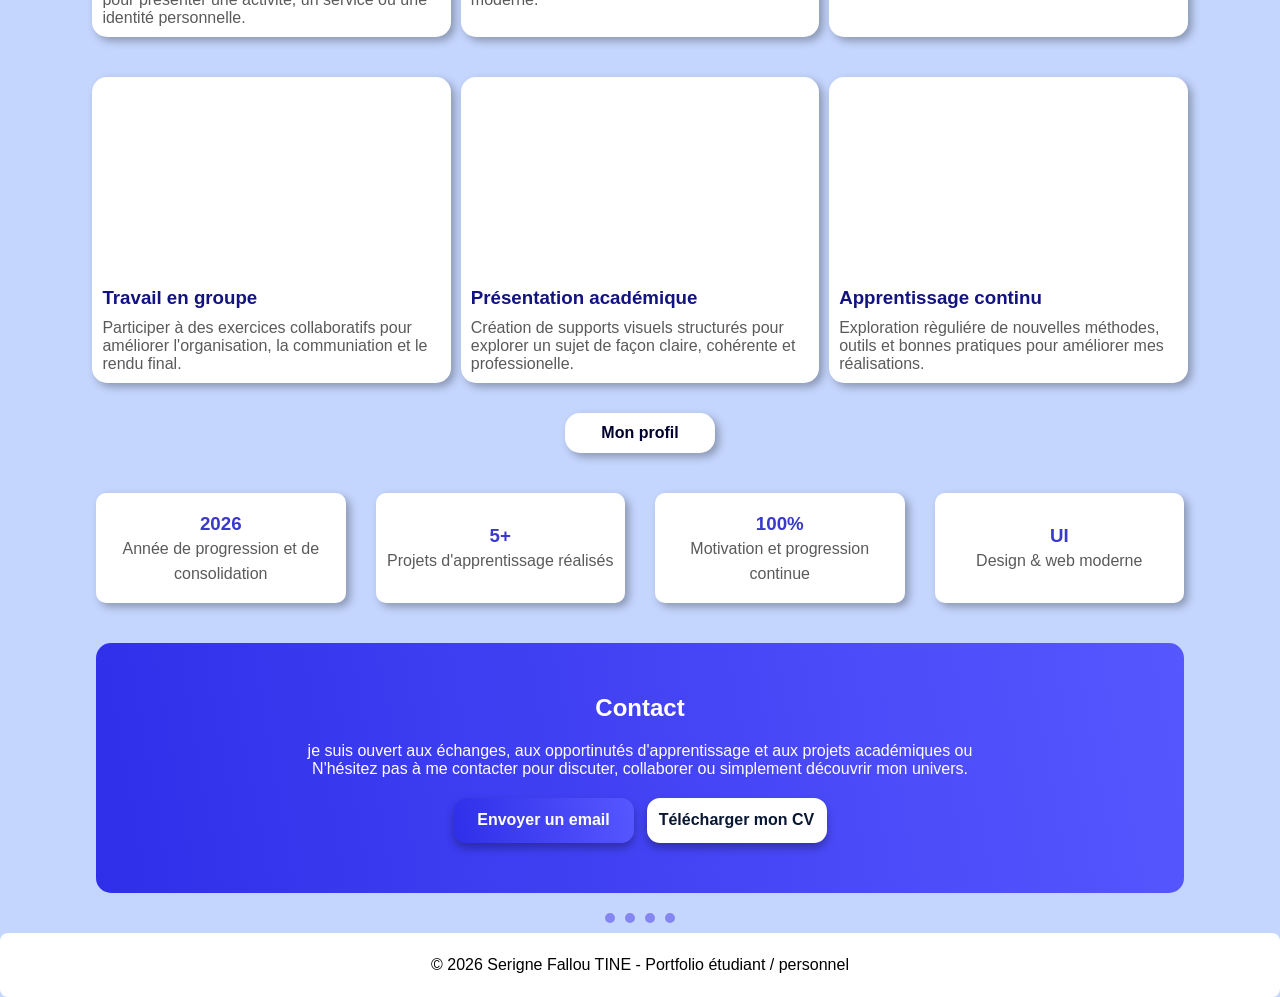
==== commit c50a4521: "BMX" ====
--- a/index.html
+++ b/index.html
@@ -7,16 +7,17 @@
     <link rel="stylesheet" href="./porfolio.css" />
   </head>
   <body>
-    <div class="barrenav">
+    < class="barrenav">
       <a href="./index.html"><div class="logo">SFT</div></a>
-
-      <ul class="nav">
-        <li><a href="./index.html">Accueil</a></li>
-        <li><a href="./apropos.html">A propos</a></li>
-        <li><a href="./projets.html">Projets</a></li>
-        <li><a href="./profil.html">Profil</a></li>
-        <li><a href="./contact.html">Contact</a></li>
-      </ul>
+ 
+    <ul class="nav">
+      <li><a href="./index.html">Accueil</a></li>
+      <li><a href="./apropos.html">A propos</a></li>
+      <li><a href="./projets.html">Projets</a></li>
+      <li><a href="./profil.html">Profil</a></li>
+      <li><a href="./contact.html">Contact</a></li>
+    </ul>
+  
     </div>
     <div class="container">
       <div class="accueil">
--- a/porfolio.css
+++ b/porfolio.css
@@ -407,10 +407,154 @@
   width: 10px;
   border-radius: 50%;
 }
-
-
-/* tablette */
-@media(max-width: 1024px) {
+@media screen and (max-width: 390px) {
+
+  /* ===== GLOBAL ===== */
+  body {
+    overflow-x: hidden;
+  }
+
+  /* ===== NAVBAR ===== */
+  .barrenav {
+    padding: 0 10px;
+  }
+
+  .nav {
+    display: none;
+  }
+
+  .logo {
+    width: 40px;
+    height: 40px;
+    font-size: 14px;
+  }
+
+  /* ===== HERO ===== */
+  .container {
+    width: 95%;
+    padding: 15px;
+    flex-direction: column;
+    text-align: center;
+  }
+
+  .cons {
+    width: 100%;
+  }
+
+  .cons h1 {
+    font-size: 18px;
+    line-height: 1.3;
+  }
+
+  .cons p {
+    font-size: 13px;
+  }
+
+  /* ===== BOUTONS ===== */
+  .btn {
+    flex-direction: column;
+    width: 100%;
+    gap: 10px;
+  }
+
+  .vmp, .Mc {
+    width: 100%;
+    height: 40px;
+    font-size: 14px;
+  }
+
+  /* ===== STATS ===== */
+  .stat {
+    flex-direction: column;
+    align-items: center;
+    gap: 10px;
+  }
+
+  .prea, .motiv, .ui {
+    width: 100%;
+    text-align: center;
+  }
+
+  /* ===== IMAGE ===== */
+  .maphoto {
+    width: 100%;
+    height: 200px;
+  }
+
+  .desphoto {
+     /* width: 80%;
+    transform: translate(0, 10px);
+    margin: auto;
+    font-size: 12px; */
+    display: none;}
+  
+
+  /* ===== A PROPOS ===== */
+  .apm {
+    grid-template-columns: 1fr;
+    gap: 15px;
+  }
+
+  .apmbloc {
+    height: auto;
+    font-size: 13px;
+  }
+
+  /* ===== PROJETS ===== */
+  .trec1 {
+    flex-direction: column;
+    align-items: center;
+  }
+
+  .AK3 {
+    width: 100%;
+  }
+
+  /* ===== PROFIL ===== */
+  .rectangle4 {
+    flex-direction: column;
+    gap: 10px;
+  }
+
+  .rt4 {
+    width: 100%;
+    height: auto;
+  }
+
+  /* ===== CONTACT ===== */
+  .rectangleavdern {
+    padding: 15px;
+    height: auto;
+  }
+
+  .rectangleavdern h2 {
+    font-size: 18px;
+  }
+
+  .rectangleavdern p {
+    font-size: 13px;
+  }
+
+  .btncontact {
+    flex-direction: column;
+    width: 100%;
+  }
+
+  .email, .cv {
+    width: 100%;
+    height: 40px;
+    font-size: 14px;
+  }
+
+  /* ===== FOOTER ===== */
+  .rectangledern {
+    font-size: 11px;
+    padding: 10px;
+    text-align: center;
+  }
+}
+/* ===== RESPONSIVE TABLETTE ===== */
+@media screen and (max-width: 1024px) {
 
   .container {
     flex-direction: column;
@@ -424,10 +568,7 @@
 
   .maphoto {
     width: 100%;
-    height: 600px;
-  }
-  .desphoto {
-    display: none;
+    height: 300px;
   }
 
   .stat {
@@ -446,146 +587,9 @@
   .rectangle4 {
     flex-wrap: wrap;
     height: auto;
-    margin: auto;
   }
 
   .rt4 {
     width: 45%;
   }
-  .apmbloc {
-    width: 95%;
-    height: auto;
-  }
-}
-/* mobile */
-@media  (max-width: 390px) {
-
-
-  .barrenav {
-    height: 60px;
-    padding: 0 15px;
-  }
-
-  .nav {
-    width: 80%;
-    gap: 20px;
-  }
-  .nav li {
-    width: 40px;
-    font-weight: 200;
-  }
-
- 
-  .container {
-    width: 95%;
-    padding: 20px 15px;
-    flex-direction: column;
-    text-align: center;
-    height: auto;
-  }
-  .desphoto {
-    transform: translate(250px, 20px);
-    margin: auto;
-  }
-
-  .cons {
-    width: 100%;
-  }
-
-  .cons h1 {
-    font-size: 20px;
-  }
-
-  .cons p {
-    font-size: 14px;
-  }
-
-  
-  .btn {
-    flex-direction: column;
-    width: 100%;
-  }
-
-  .vmp, .Mc {
-    width: 100%;
-  }
-
-  
-  .stat {
-    flex-direction: column;
-    align-items: center;
-  }
-
-  .prea, .motiv, .ui {
-    width: 100%;
-  }
-
- 
-  .maphoto {
-    width: 100%;
-    height: 250px;
-  }
-
-  .desphoto {
-    transform: translate(0, 20px);
-    margin: auto;
-  }
-
-
-  .apm {
-    grid-template-columns: 1fr;
-  }
-
-  .apmbloc {
-    height: auto;
-  }
-
-
-  .trec1 {
-    flex-direction: column;
-    align-items: center;
-  }
-
-  .AK3 {
-    width: 95%;
-  }
-
- 
-  .rectangle4 {
-    flex-direction: column;
-    gap: 15px;
-    margin:10px auto;
-  }
-
-  .rt4 {
-    width: 100%;
-  }
-
- 
-  .rectangleavdern {
-    padding: 20px;
-    height: auto;
-    margin: auto;
-  }
-
-  .rectangleavdern p {
-    font-size: 14px;
-  }
-
-  .btncontact {
-    flex-direction: column;
-    width: 100%;
-  }
-
-  .email, .cv {
-    width: 100%;
-  }
- 
-  .rectangledern {
-    width: 100%;
-    font-size: 12px;
-    text-align: center;
-    padding: 10px;
-  }
-}
-
+}
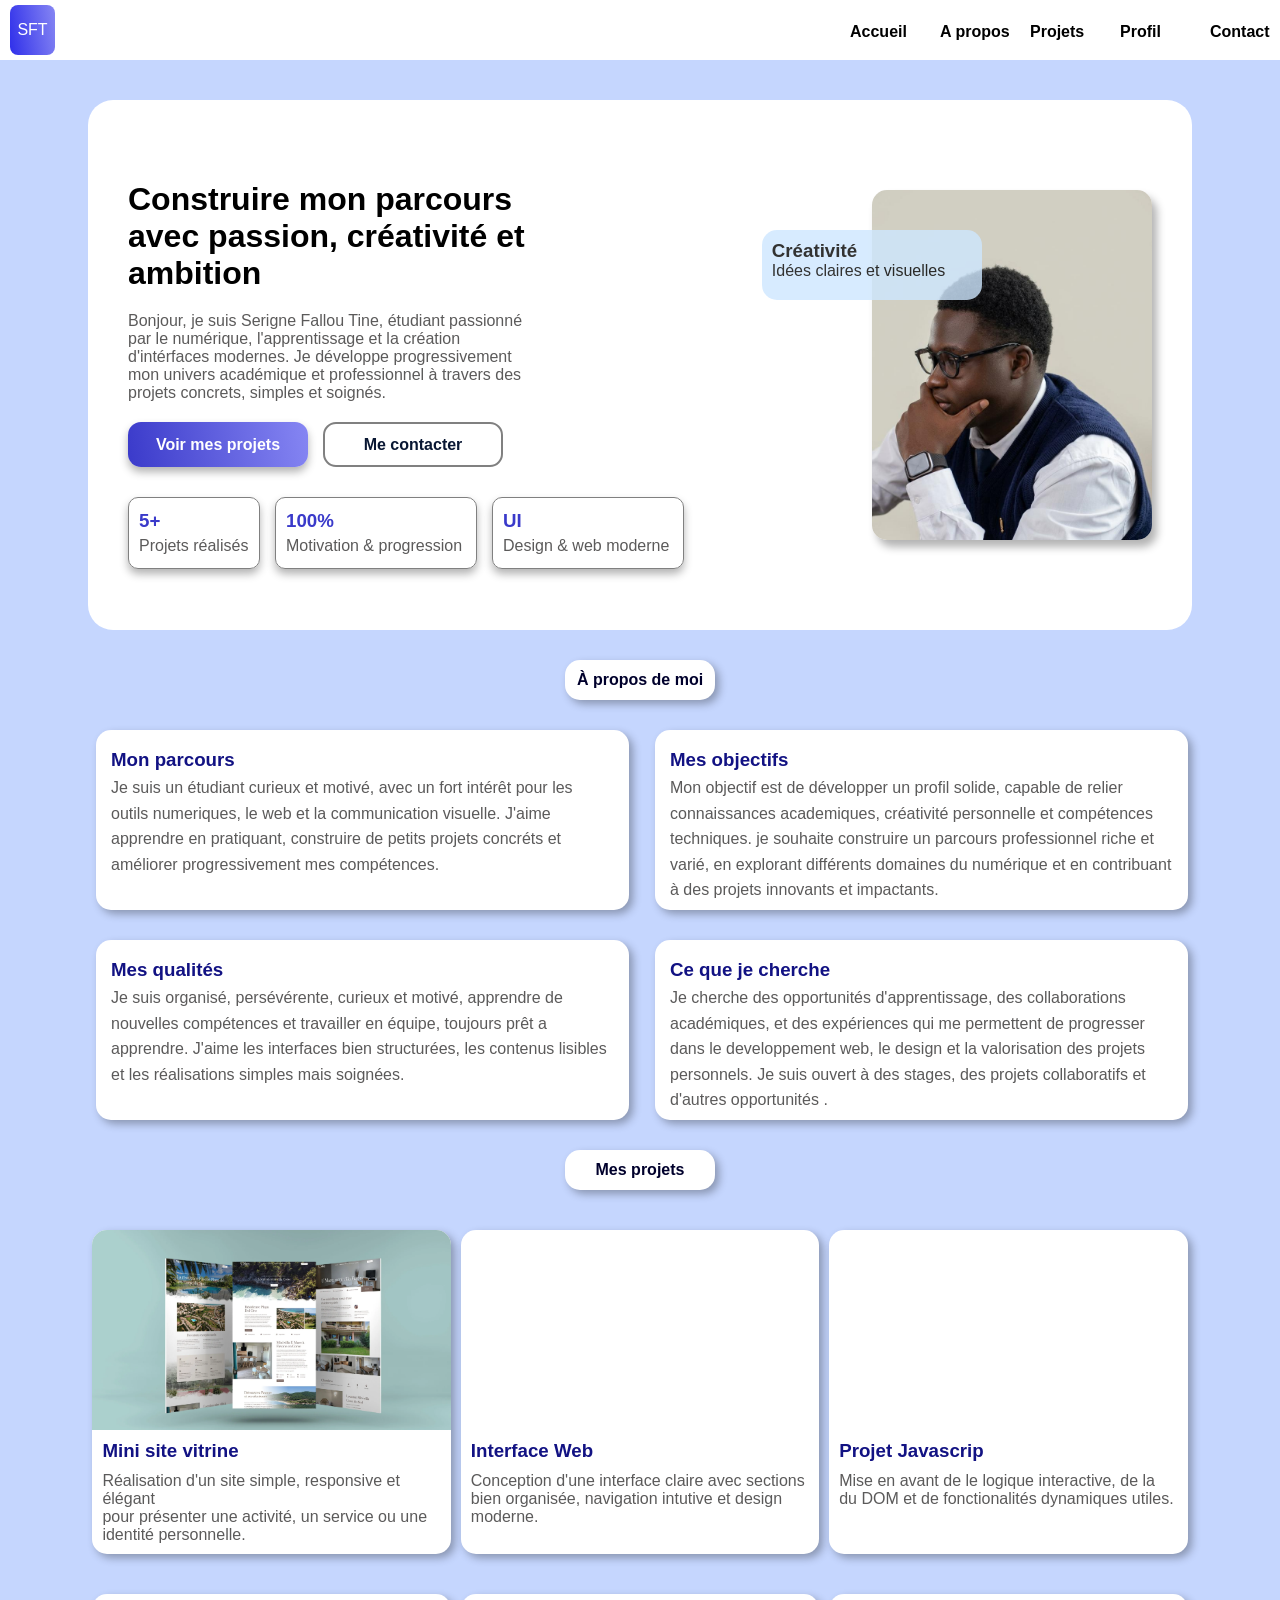
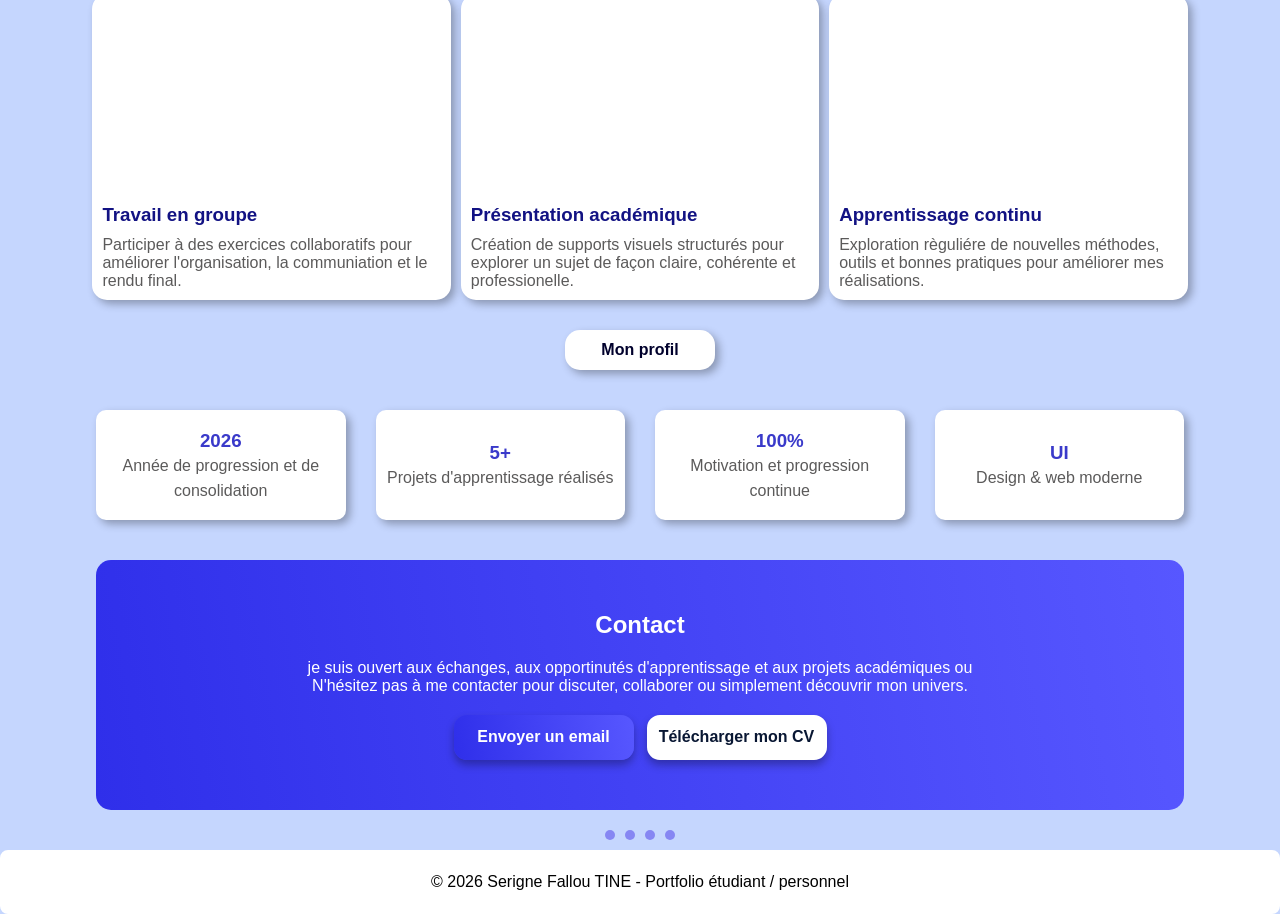
==== commit ea4c7ece: "versionpage1final" ====
--- a/index.html
+++ b/index.html
@@ -7,17 +7,16 @@
     <link rel="stylesheet" href="./porfolio.css" />
   </head>
   <body>
-    < class="barrenav">
+    <div class="barrenav">
       <a href="./index.html"><div class="logo">SFT</div></a>
- 
-    <ul class="nav">
-      <li><a href="./index.html">Accueil</a></li>
-      <li><a href="./apropos.html">A propos</a></li>
-      <li><a href="./projets.html">Projets</a></li>
-      <li><a href="./profil.html">Profil</a></li>
-      <li><a href="./contact.html">Contact</a></li>
-    </ul>
-  
+      
+      <ul class="nav">
+        <li><a href="./index.html">Accueil</a></li>
+        <li><a href="./apropos.html">A propos</a></li>
+        <li><a href="./projets.html">Projets</a></li>
+        <li><a href="./profil.html">Profil</a></li>
+        <li><a href="./contact.html">Contact</a></li>
+      </ul>
     </div>
     <div class="container">
       <div class="accueil">
@@ -102,57 +101,61 @@
       </div>
     </div>
     <div class="separateur"><p>Mes projets</p></div>
-   <div class="trec1">
-        <div class="AK3">
-            <div class="AK31"></div>
-            <h3 class="DHDJ">Mini site vitrine</h3>
-            <p class="SHEHE">Réalisation d'un site simple, responsive et élégant <br>
-                pour présenter une activité, un service ou une <br>
-                identité personnelle.
-            </p>
-        </div>
-        <div class="AK3">
-            <div class="AK32"></div>
-            <h3 class="DHDJ">Interface Web</h3>
-            <p class="SHEHE">Conception d'une interface claire avec sections <br>
-                bien organisée, navigation intutive et design moderne.
-            </p>
-        </div>
-        <div class="AK3">
-            <div class="AK33"></div>
-            <h3 class="DHDJ">Projet Javascrip</h3>
-            <p class="SHEHE">Mise en avant de le logique interactive, de la <br>
-                du DOM et de fonctionalités dynamiques
-                utiles.
-            </p>
-        </div>
+    <div class="trec1">
+      <div class="AK3">
+        <div class="AK31"></div>
+        <h3 class="DHDJ">Mini site vitrine</h3>
+        <p class="SHEHE">
+          Réalisation d'un site simple, responsive et élégant <br />
+          pour présenter une activité, un service ou une <br />
+          identité personnelle.
+        </p>
+      </div>
+      <div class="AK3">
+        <div class="AK32"></div>
+        <h3 class="DHDJ">Interface Web</h3>
+        <p class="SHEHE">
+          Conception d'une interface claire avec sections <br />
+          bien organisée, navigation intutive et design moderne.
+        </p>
+      </div>
+      <div class="AK3">
+        <div class="AK33"></div>
+        <h3 class="DHDJ">Projet Javascrip</h3>
+        <p class="SHEHE">
+          Mise en avant de le logique interactive, de la <br />
+          du DOM et de fonctionalités dynamiques utiles.
+        </p>
+      </div>
     </div>
 
     <div class="trec1">
-        <div class="AK3">
-            <div class="AK34"></div>
-            <h3 class="DHDJ">Travail en groupe</h3>
-            <p class="SHEHE">Participer à des exercices collaboratifs pour <br>
-                améliorer l'organisation, la communiation et le rendu 
-                final.
-            </p>
-        </div>
-        <div class="AK3">
-            <div class="AK35"></div>
-            <h3 class="DHDJ">Présentation académique</h3>
-            <p class="SHEHE">Création de supports visuels structurés pour <br>
-                explorer un sujet de façon claire, cohérente et professionelle.
-            </p>
-        </div>
-        <div class="AK3">
-            <div class="AK36"></div>
-            <h3 class="DHDJ">Apprentissage continu</h3>
-            <p class="SHEHE">Exploration règuliére de nouvelles méthodes,  <br>
-                outils et bonnes pratiques pour améliorer mes réalisations.
-            </p>
-        </div>
-    </div>
-    <div class="separateur" style="margin-top: 30PX;"><p>Mon profil</p></div>
+      <div class="AK3">
+        <div class="AK34"></div>
+        <h3 class="DHDJ">Travail en groupe</h3>
+        <p class="SHEHE">
+          Participer à des exercices collaboratifs pour <br />
+          améliorer l'organisation, la communiation et le rendu final.
+        </p>
+      </div>
+      <div class="AK3">
+        <div class="AK35"></div>
+        <h3 class="DHDJ">Présentation académique</h3>
+        <p class="SHEHE">
+          Création de supports visuels structurés pour <br />
+          explorer un sujet de façon claire, cohérente et professionelle.
+        </p>
+      </div>
+      <div class="AK3">
+        <div class="AK36"></div>
+        <h3 class="DHDJ">Apprentissage continu</h3>
+        <p class="SHEHE">
+          Exploration règuliére de nouvelles méthodes, <br />
+          outils et bonnes pratiques pour améliorer mes réalisations.
+        </p>
+      </div>
+    </div>
+    <div class="separateur" style="margin-top: 30px"><p>Mon profil</p></div>
     <div class="rectangle4">
       <div class="rt4">
         <h3>2026</h3>
--- a/porfolio.css
+++ b/porfolio.css
@@ -407,189 +407,260 @@
   width: 10px;
   border-radius: 50%;
 }
-@media screen and (max-width: 390px) {
-
-  /* ===== GLOBAL ===== */
-  body {
-    overflow-x: hidden;
-  }
-
-  /* ===== NAVBAR ===== */
+/* ===== RESPONSIVE MOBILE — max-width: 390px ===== */
+
+@media (max-width: 430px) {
+
+  /* --- NAVBAR --- */
   .barrenav {
-    padding: 0 10px;
+    flex-direction: column;
+    height: auto;
+    padding: 10px 15px;
+    gap: 8px;
+    position: fixed;
+    z-index: 999;
+  }
+
+  .logo {
+    margin: 0;
   }
 
   .nav {
-    display: none;
-  }
-
-  .logo {
-    width: 40px;
-    height: 40px;
-    font-size: 14px;
-  }
-
-  /* ===== HERO ===== */
+    flex-wrap: wrap;
+    justify-content: center;
+    gap: 6px;
+  }
+
+  li {
+    width: auto;
+    height: auto;
+  }
+
+  li a {
+    font-size: 12px;
+  }
+
+  /* --- HERO CONTAINER --- */
   .container {
-    width: 95%;
-    padding: 15px;
+    width: 92%;
+    height: auto;
     flex-direction: column;
-    text-align: center;
+    margin-top: 130px;
+    padding: 20px 15px;
+    gap: 20px;
+  }
+
+  .accueil {
+    width: 100%;
+    display: flex;
+    flex-direction: column;
+    align-items: flex-start;
   }
 
   .cons {
     width: 100%;
+    margin-top: 0;
   }
 
   .cons h1 {
-    font-size: 18px;
-    line-height: 1.3;
+    font-size: 17px;
+    line-height: 1.4;
   }
 
   .cons p {
     font-size: 13px;
-  }
-
-  /* ===== BOUTONS ===== */
+    margin-top: 12px;
+  }
+
+  /* --- BOUTONS --- */
   .btn {
-    flex-direction: column;
+    flex-direction: row;
+    
+    gap: 10px;
+  }
+
+  .vmp,
+  .Mc {
     width: 100%;
+    font-size: 14px;
+  }
+
+  /* --- STATS --- */
+  .stat {
+    flex-wrap: wrap;
     gap: 10px;
-  }
-
-  .vmp, .Mc {
-    width: 100%;
-    height: 40px;
-    font-size: 14px;
-  }
-
-  /* ===== STATS ===== */
-  .stat {
-    flex-direction: column;
-    align-items: center;
-    gap: 10px;
-  }
-
-  .prea, .motiv, .ui {
-    width: 100%;
-    text-align: center;
-  }
-
-  /* ===== IMAGE ===== */
+    margin-top: 20px;
+  }
+
+  .prea {
+    width: 100px;
+    height: auto;
+    padding: 8px;
+  }
+
+  .motiv {
+    width: 155px;
+    height: auto;
+    padding: 8px;
+  }
+
+  .ui {
+    width: 140px;
+    height: auto;
+    padding: 8px;
+  }
+
+  .stat h3 {
+    font-size: 15px;
+  }
+
+  .stat p {
+    font-size: 12px;
+  }
+
+  /* --- PHOTO --- */
   .maphoto {
     width: 100%;
-    height: 200px;
+    height: 330px;
+    margin: 0 auto;
+    border-radius: 12px;
   }
 
   .desphoto {
-     /* width: 80%;
-    transform: translate(0, 10px);
-    margin: auto;
-    font-size: 12px; */
-    display: none;}
-  
-
-  /* ===== A PROPOS ===== */
+    display: none;
+  }
+
+  /* --- SÉPARATEUR --- */
+  .separateur {
+    width: 170px;
+    margin-top: 25px;
+  }
+
+  /* --- À PROPOS --- */
   .apm {
+    width: 92%;
     grid-template-columns: 1fr;
     gap: 15px;
+    margin: 20px auto;
   }
 
   .apmbloc {
-    height: auto;
+    width: 100%;
+    height: auto;
+    min-height: 100px;
+    padding: 12px;
+    box-sizing: border-box;
+  }
+
+  .apmbloc h3 {
+    font-size: 15px;
+  }
+
+  .apmbloc p {
     font-size: 13px;
   }
 
-  /* ===== PROJETS ===== */
+  /* --- PROJETS --- */
   .trec1 {
     flex-direction: column;
     align-items: center;
+    gap: 0;
   }
 
   .AK3 {
-    width: 100%;
-  }
-
-  /* ===== PROFIL ===== */
+    width: 86%;
+    height: auto;
+    margin-top: 20px;
+  }
+
+  .AK31,
+  .AK32,
+  .AK33,
+  .AK34,
+  .AK35,
+  .AK36 {
+    height: 160px;
+    background-position: center;
+  }
+
+  .DHDJ {
+    font-size: 15px;
+    margin-top: 8px;
+    margin-left: 10px;
+  }
+
+  .SHEHE {
+    font-size: 12px;
+    padding: 8px 10px;
+    line-height: 1.5;
+  }
+
+  /* --- MON PROFIL (rectangle4) --- */
   .rectangle4 {
-    flex-direction: column;
-    gap: 10px;
+    width: 92%;
+    height: auto;
+    flex-wrap: wrap;
+    justify-content: center;
+    gap: 12px;
+    margin: 20px auto;
   }
 
   .rt4 {
-    width: 100%;
-    height: auto;
-  }
-
-  /* ===== CONTACT ===== */
+    width: 42%;
+    height: auto;
+    min-height: 75px;
+    padding: 10px;
+    margin-top: 0;
+  }
+
+  .rt4 h3 {
+    font-size: 16px;
+  }
+
+  .rt4 p {
+    font-size: 12px;
+  }
+
+  /* --- CONTACT --- */
   .rectangleavdern {
-    padding: 15px;
-    height: auto;
+    width: 92%;
+    height: auto;
+    padding: 25px 15px;
+    gap: 15px;
   }
 
   .rectangleavdern h2 {
-    font-size: 18px;
+    font-size: 20px;
   }
 
   .rectangleavdern p {
     font-size: 13px;
+    line-height: 1.6;
   }
 
   .btncontact {
     flex-direction: column;
+    align-items: stretch;
+    gap: 10px;
     width: 100%;
   }
 
-  .email, .cv {
+  .email,
+  .cv {
     width: 100%;
-    height: 40px;
     font-size: 14px;
   }
 
-  /* ===== FOOTER ===== */
+  /* --- FOOTER --- */
+  .rondpetit {
+    margin: 8px auto;
+  }
+
   .rectangledern {
     font-size: 11px;
-    padding: 10px;
     text-align: center;
-  }
-}
-/* ===== RESPONSIVE TABLETTE ===== */
-@media screen and (max-width: 1024px) {
-
-  .container {
-    flex-direction: column;
-    height: auto;
-    text-align: center;
-  }
-
-  .cons {
-    width: 100%;
-  }
-
-  .maphoto {
-    width: 100%;
-    height: 300px;
-  }
-
-  .stat {
-    justify-content: center;
-    flex-wrap: wrap;
-  }
-
-  .trec1 {
-    flex-wrap: wrap;
-  }
-
-  .AK3 {
-    width: 45%;
-  }
-
-  .rectangle4 {
-    flex-wrap: wrap;
-    height: auto;
-  }
-
-  .rt4 {
-    width: 45%;
+    padding: 12px 10px;
+    height: auto;
+    line-height: 1.5;
   }
 }
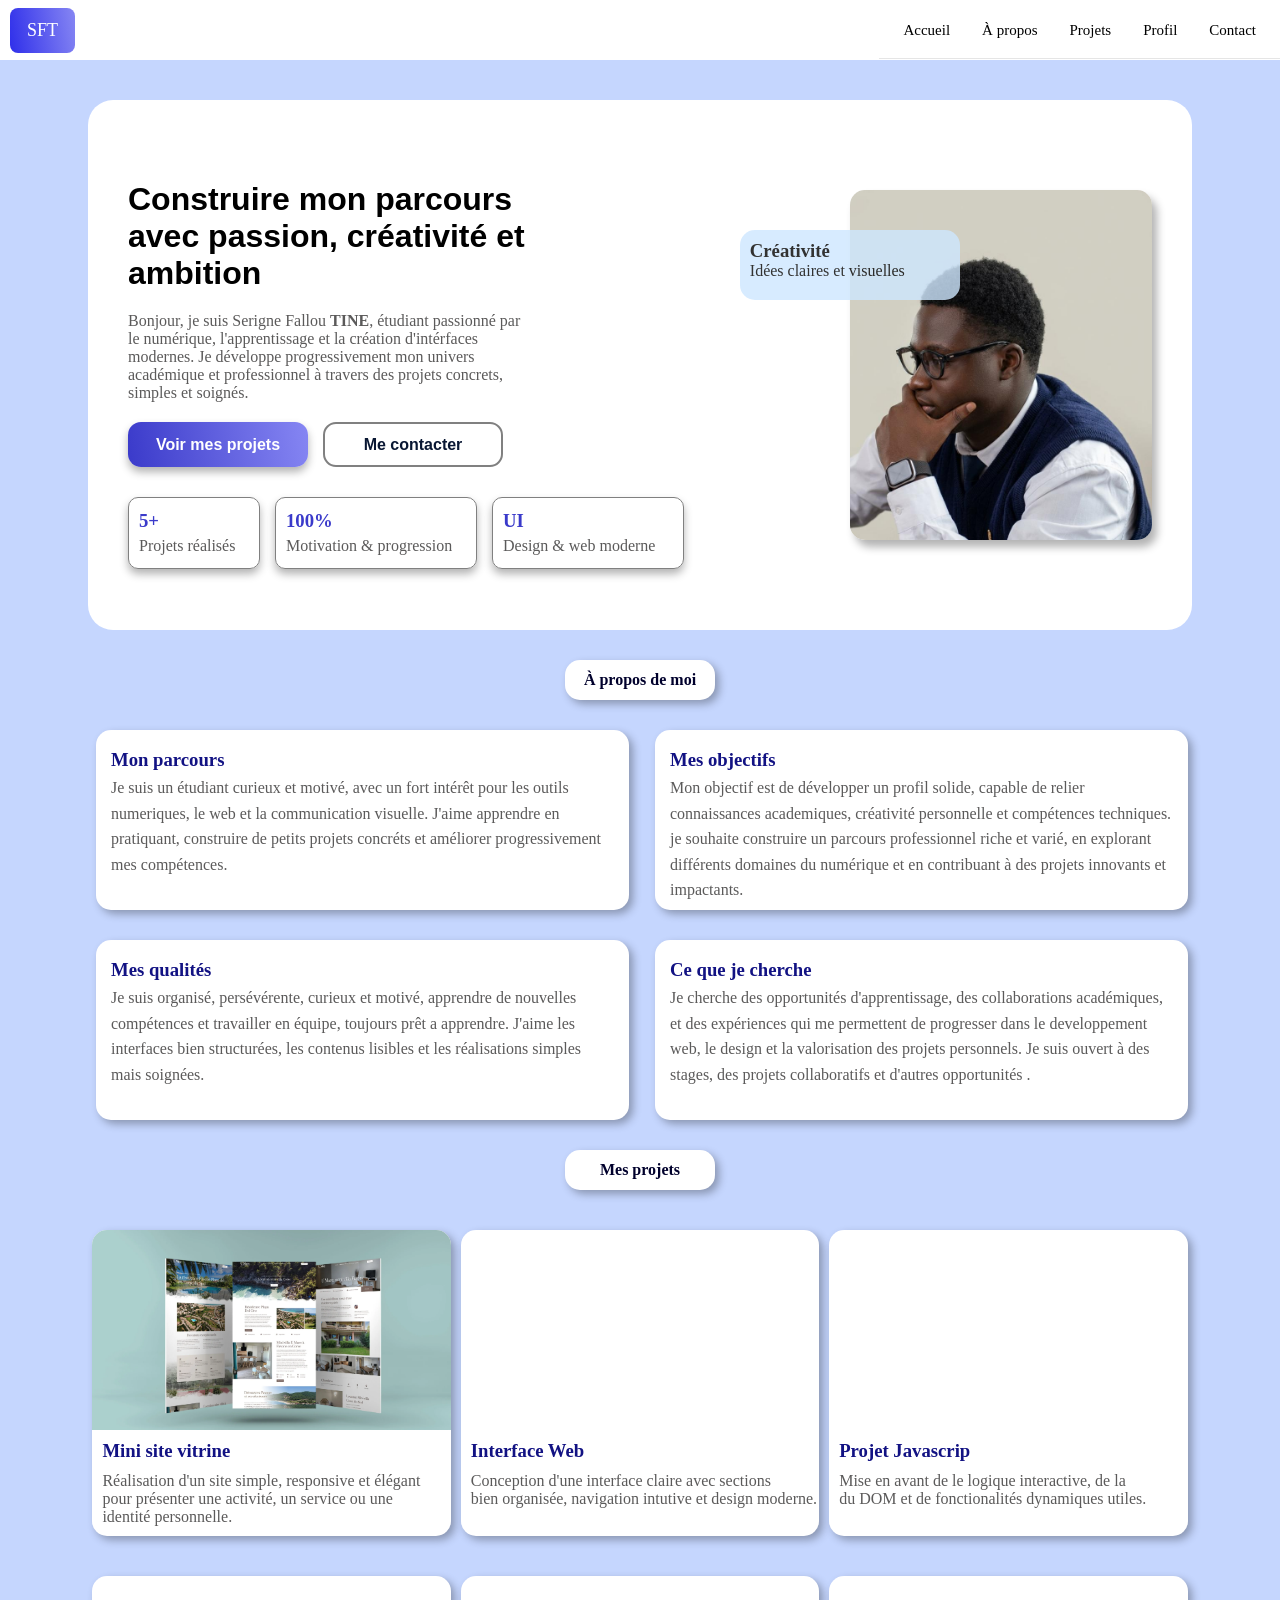
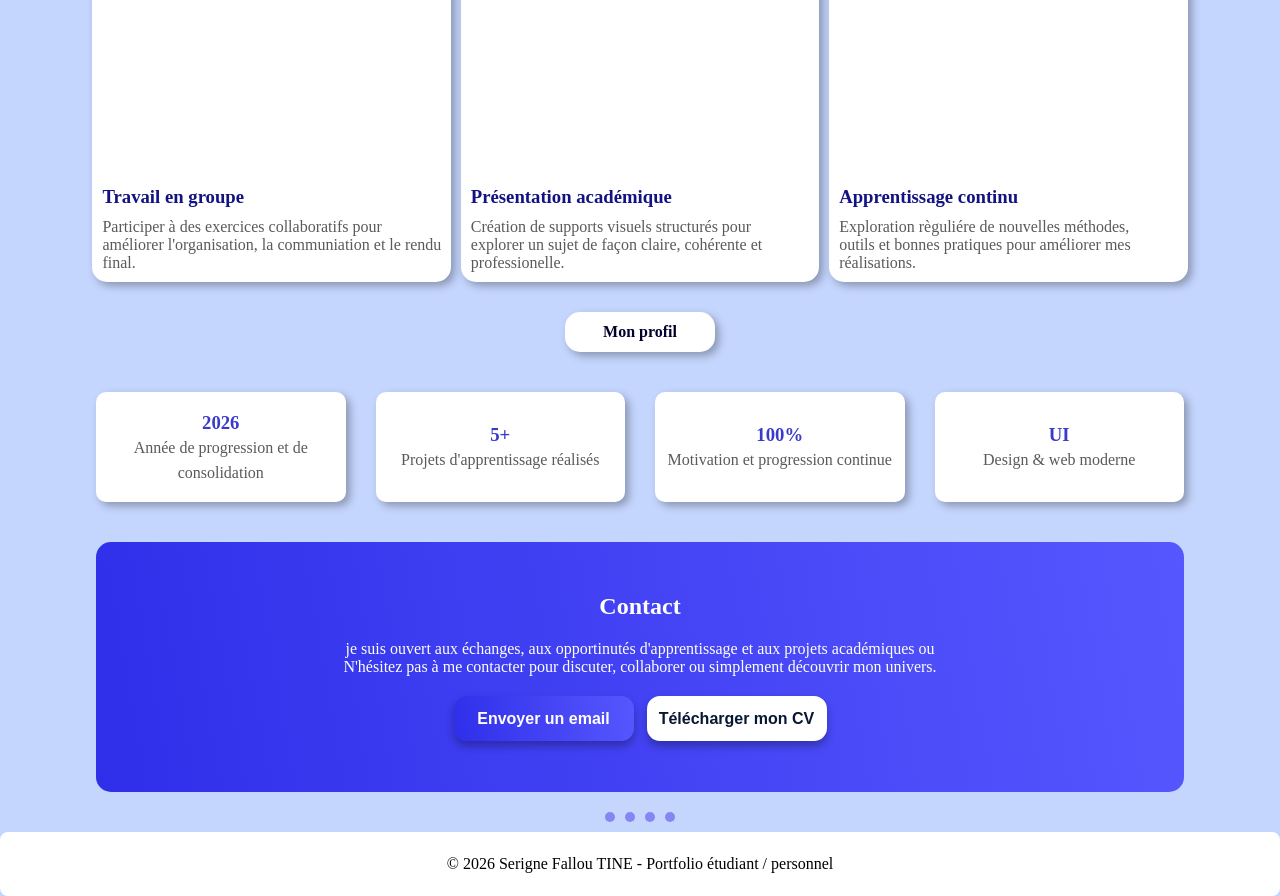
==== commit 5fa9a748: "ajout menu burger Co-authored-by: Copilot <copilot@github.com>" ====
--- a/index.html
+++ b/index.html
@@ -9,21 +9,36 @@
   <body>
     <div class="barrenav">
       <a href="./index.html"><div class="logo">SFT</div></a>
-      
-      <ul class="nav">
-        <li><a href="./index.html">Accueil</a></li>
-        <li><a href="./apropos.html">A propos</a></li>
-        <li><a href="./projets.html">Projets</a></li>
-        <li><a href="./profil.html">Profil</a></li>
-        <li><a href="./contact.html">Contact</a></li>
+     <input type="checkbox" id="menu-toggle" />
+    <nav>
+     
+      <ul class="nav-links">
+        <li><a href="#">Accueil</a></li>
+        <li><a href="#">À propos</a></li>
+        <li><a href="#">Projets</a></li>
+        <li><a href="#">Profil</a></li>
+        <li><a href="#">Contact</a></li>
       </ul>
+      <label class="burger-label" for="menu-toggle" aria-label="Menu">
+        <span></span>
+        <span></span>
+        <span></span>
+      </label>
+    </nav>
+    <div class="mobile-menu">
+      <a href="#">Accueil</a>
+      <a href="#">À propos</a>
+      <a href="#">Projets</a>
+      <a href="#">Profil</a>
+      <a href="#">Contact</a>
+    </div>
     </div>
     <div class="container">
       <div class="accueil">
         <div class="cons">
           <h1>Construire mon parcours avec passion, créativité et ambition</h1>
           <p>
-            Bonjour, je suis Serigne Fallou Tine, étudiant passionné par le
+            Bonjour, je suis Serigne Fallou <STROng>TINE</STROng>, étudiant passionné par le
             numérique, l'apprentissage et la création d'intérfaces modernes. Je
             développe progressivement mon univers académique et professionnel à
             travers des projets concrets, simples et soignés.
--- a/porfolio.css
+++ b/porfolio.css
@@ -1,7 +1,7 @@
 * {
   padding: 0;
   margin: 0;
-  font-family: Arial, Helvetica, sans-serif;
+
 
 }
 html{
@@ -27,9 +27,26 @@
 .barrenav a {
   text-decoration: none;
 }
-.logo {
-  width: 45px;
-  height: 50px;
+  #menu-toggle {
+        display: none;
+      }
+
+      nav {
+        display: flex;
+        align-items: center;
+        justify-content: space-between;
+        padding: 0 1.5rem;
+        height: 56px;
+        background: #fff;
+        border-bottom: 1px solid #e5e5e5;
+      }
+
+      .logo {
+        font-size: 18px;
+        font-weight: 500;
+        text-decoration: none;
+        width: 65px;
+  height: 45px;
 
   display: flex;
   align-items: center;
@@ -38,25 +55,88 @@
   margin: 0 0 0 10px;
   border-radius: 8px;
   color: white;
-}
-.nav {
-  display: flex;
-  gap: 20px;
-  list-style: none;
-}
-li {
-  width: 70px;
-  height: 15px;
- 
-}
-li a {
-  text-decoration: none;
-  color: black;
-  font-weight: bold;
-  font-family: "lato", sans-serif;
-}
+      }
+
+      /* ── Liens desktop ── */
+      .nav-links {
+        display: flex;
+        gap: 2rem;
+        list-style: none;
+      }
+
+      .nav-links a {
+        font-size: 15px;
+        color: black;
+        text-decoration: none;
+      }
+
+      .nav-links a:hover {
+        color: #111;
+      }
+
+      /* ── Icône burger ── */
+      .burger-label {
+        display: none; /* caché en desktop */
+        flex-direction: column;
+        justify-content: center;
+        align-items: center;
+        gap: 5px;
+        width: 46px;
+        height: 36px;
+        cursor: pointer;
+        background-color: rgb(232, 230, 230);
+        border-radius: 10px;
+      }
+
+      .burger-label span {
+        display: block;
+        height: 3px;
+        width: 70%;
+       
+        background: #111;
+        border-radius: 2px;
+        transition:
+          transform 0.25s,
+          opacity 0.25s;
+        transform-origin: center;
+      }
+
+      /* ── Menu mobile (caché par défaut) ── */
+      .mobile-menu {
+        display: none;
+        flex-direction: column;
+        background: #fff;
+      }
+
+      #menu-toggle:checked ~ .mobile-menu {
+        display: flex;
+      }
+
+      .mobile-menu a {
+        font-size: 15px;
+        color: black;
+        text-decoration: none;
+        padding: 0.85rem 1.5rem;
+        border-bottom: 1px solid #e5e5e5;
+      }
+
+      .mobile-menu a:hover {
+        background: #f5f5f5;
+        color: #111;
+      }
+
+      /* ── Breakpoint mobile ── */
+      @media (max-width: 600px) {
+        .nav-links {
+          display: none;
+        }
+        .burger-label {
+          display: flex;
+        }
+      }
 
 .container {
+
   width: 80%;
   height: 450px;
   margin: 30px auto;
@@ -413,7 +493,7 @@
 
   /* --- NAVBAR --- */
   .barrenav {
-    flex-direction: column;
+    flex-direction: row;
     height: auto;
     padding: 10px 15px;
     gap: 8px;
@@ -524,8 +604,8 @@
     height: 330px;
     margin: 0 auto;
     border-radius: 12px;
-  }
-
+  
+  }
   .desphoto {
     display: none;
   }
@@ -663,4 +743,192 @@
     height: auto;
     line-height: 1.5;
   }
+}
+/* ========================================
+   RESPONSIVE TABLETTE — 391px à 1024px
+   ======================================== */
+
+@media (min-width: 391px) and (max-width: 1024px) {
+
+  /* --- NAVBAR --- */
+  .barrenav {
+    padding: 0 20px;
+    justify-content: space-around;
+    
+  }
+
+  .nav {
+    gap: 10px;
+   
+  }
+
+  li {
+    width: auto;
+  }
+
+  li a {
+    font-size: 13px;
+  }
+
+  /* --- HERO CONTAINER --- */
+  .container {
+    width: 92%;
+    height: auto;
+    padding: 30px 20px;
+    margin-top: 90px;
+    flex-direction: row;
+    align-items: center;
+    gap: 20px;
+  }
+
+  .accueil {
+    width: 55%;
+  }
+
+  .cons {
+    width: 100%;
+  }
+
+  .cons h1 {
+    font-size: 19px;
+    line-height: 1.4;
+  }
+
+  .cons p {
+    font-size: 13px;
+  }
+
+  /* --- BOUTONS --- */
+  .vmp, .Mc {
+    width: 150px;
+    font-size: 13px;
+    height: 40px;
+  }
+
+  /* --- STATS --- */
+  .stat {
+    flex-wrap: wrap;
+    gap: 10px;
+  }
+
+  .prea  { width: 90px;  height: auto; padding: 8px; }
+  .motiv { width: 150px; height: auto; padding: 8px; }
+  .ui    { width: 130px; height: auto; padding: 8px; }
+
+  .stat h3 { font-size: 14px; }
+  .stat p  { font-size: 11px; }
+
+  /* --- PHOTO --- */
+  .maphoto {
+    width: 42%;
+    height: 280px;
+    margin: 0;
+    flex-shrink: 0;
+  }
+
+  .desphoto {
+    transform: translate(-60px, 30px);
+    width: 160px;
+  }
+
+  /* --- SÉPARATEUR --- */
+  .separateur {
+    width: 170px;
+    margin-top: 30px;
+  }
+
+  /* --- À PROPOS --- */
+  .apm {
+    width: 92%;
+    grid-template-columns: repeat(2, 1fr);
+    gap: 20px;
+    margin: 25px auto;
+  }
+
+  .apmbloc {
+    width: 100%;
+    height: auto;
+    min-height: 130px;
+    padding: 14px;
+    box-sizing: border-box;
+  }
+
+  .apmbloc h3 { font-size: 14px; }
+  .apmbloc p  { font-size: 13px; }
+
+  /* --- PROJETS : 2 cartes par ligne --- */
+  .trec1 {
+    flex-wrap: wrap;
+    justify-content: center;
+    gap: 15px;
+    padding: 0 20px;
+  }
+
+  .AK3 {
+    width: 43%;
+    height: auto;
+    margin-top: 20px;
+  }
+
+  .AK31, .AK32, .AK33,
+  .AK34, .AK35, .AK36 {
+    height: 170px;
+  }
+
+  .DHDJ  { font-size: 14px; }
+  .SHEHE { font-size: 12px; padding: 8px 10px; line-height: 1.5; }
+
+  /* --- MON PROFIL --- */
+  .rectangle4 {
+    width: 92%;
+    height: auto;
+    flex-wrap: wrap;
+    justify-content: center;
+    gap: 15px;
+    margin: 20px auto;
+  }
+
+  .rt4 {
+    width: 20%;
+    min-width: 130px;
+    height: auto;
+    min-height: 80px;
+    margin-top: 0;
+    padding: 10px;
+  }
+
+  .rt4 h3 { font-size: 16px; }
+  .rt4 p  { font-size: 12px; }
+
+  /* --- CONTACT --- */
+  .rectangleavdern {
+    width: 92%;
+    height: auto;
+    padding: 30px 20px;
+    gap: 15px;
+    text-align: center;
+  }
+
+  .rectangleavdern h2 { font-size: 22px; }
+  .rectangleavdern p  { font-size: 13px; line-height: 1.6; }
+
+  .btncontact {
+    flex-direction: row;
+    justify-content: center;
+    gap: 12px;
+  }
+
+  .email, .cv {
+    width: 160px;
+    font-size: 13px;
+    height: 42px;
+  }
+
+  /* --- FOOTER --- */
+  .rectangledern {
+    font-size: 13px;
+    text-align: center;
+    padding: 12px;
+    height: auto;
+  }
 }
